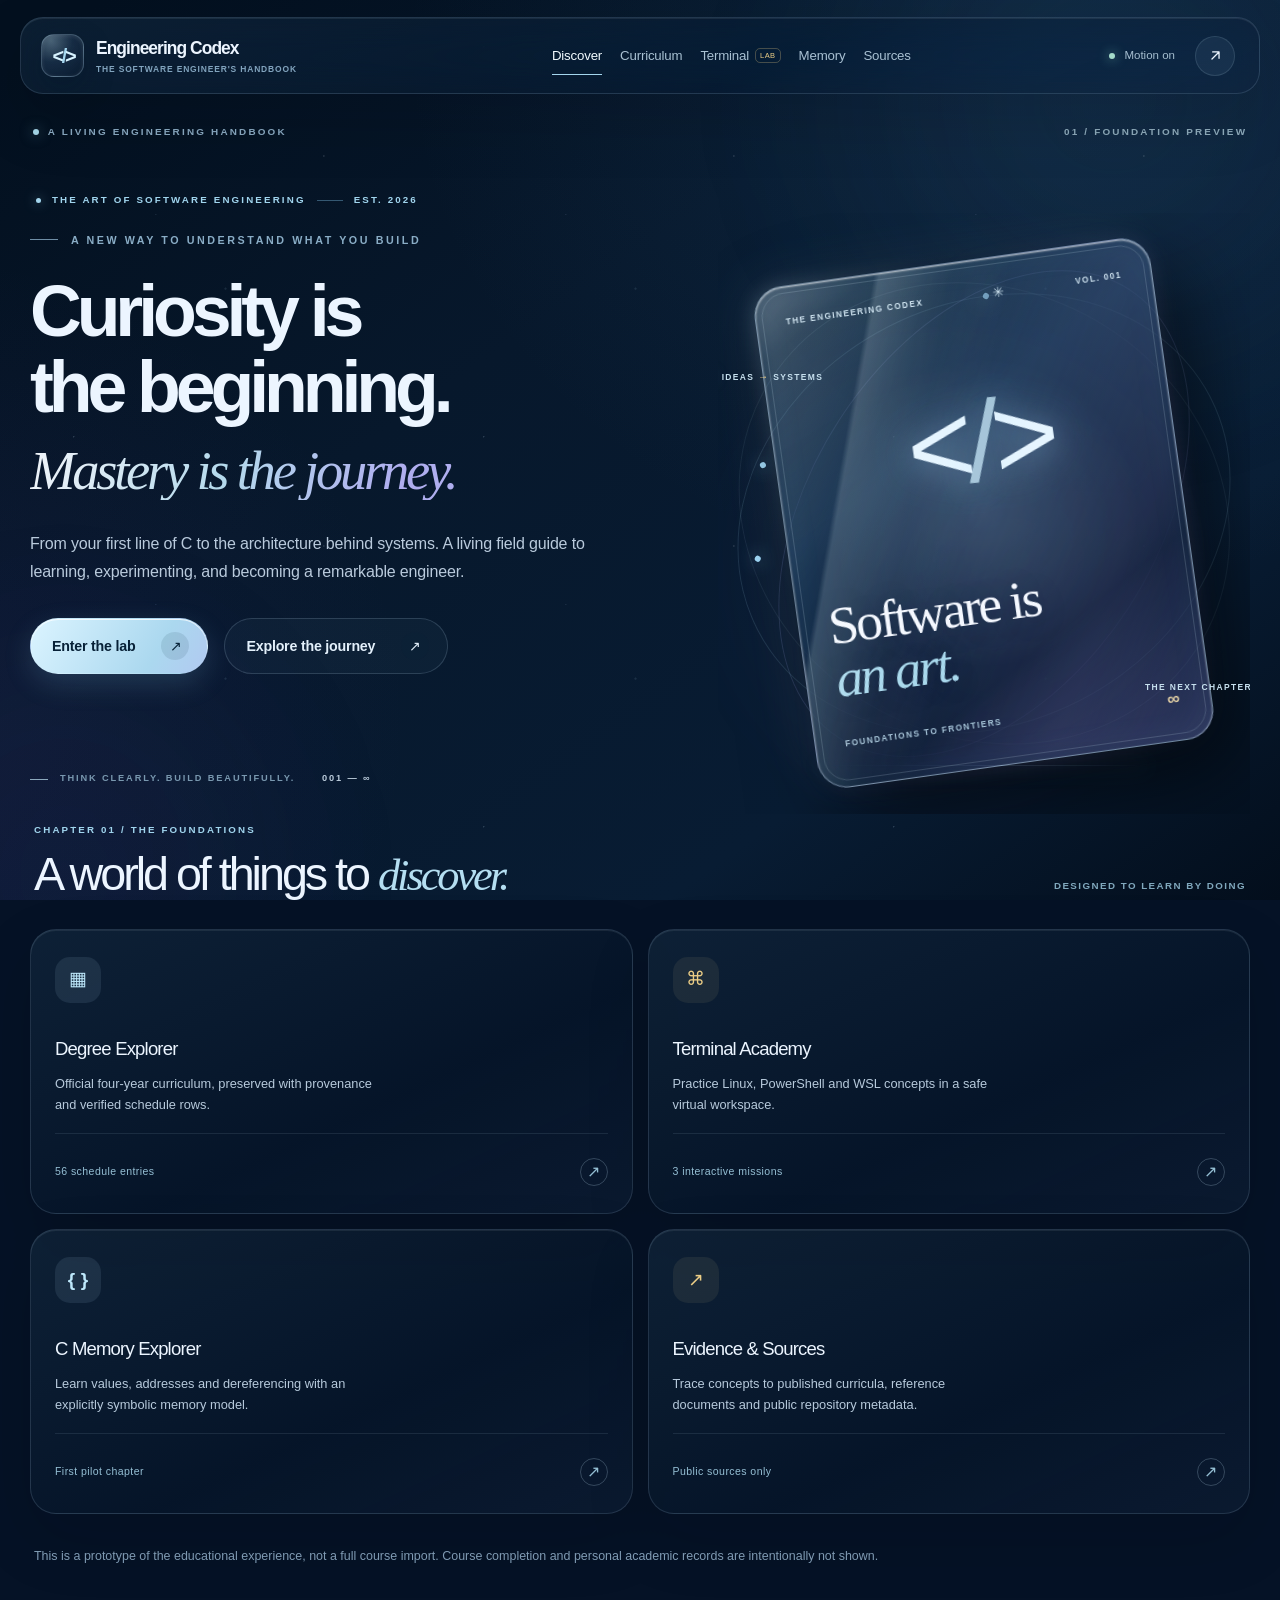
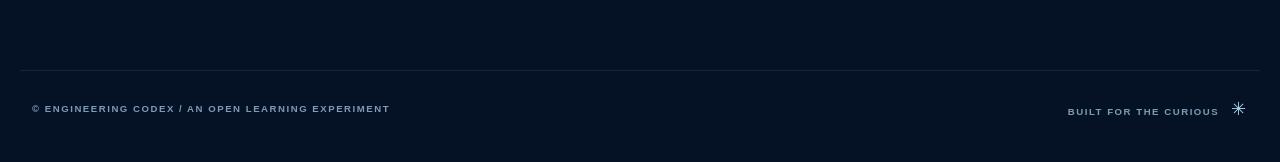
==== index.html @ b4433b63 "feat(atelier): index.html" ====
<!doctype html>
<html lang="en">
<head>
  <meta charset="UTF-8" />
  <meta name="viewport" content="width=device-width, initial-scale=1" />
  <meta name="theme-color" content="#051226" />
  <meta name="description" content="Engineering Codex: a source-backed software engineering handbook with interactive labs, courses and practical terminal challenges." />
  <title>Engineering Codex · The Software Engineer's Handbook</title>
  <link rel="stylesheet" href="./styles.css" />
  <script type="module" src="./src/app.mjs"></script>
<!-- Atelier R1 review prototype. -->
</head>
<body>
  <div class="ambient" aria-hidden="true"><div class="ambient-aurora aurora-a"></div><div class="ambient-aurora aurora-b"></div><div class="ambient-stars"></div></div>
  <a class="skip-link" href="#main">Skip to content</a>
  <div class="app-shell">
    <header class="masthead glass" id="masthead">
      <a class="brand" href="#home" data-nav="home" aria-label="Engineering Codex · Home">
        <span class="brand-symbol" aria-hidden="true"><span class="brand-chevron">&lt;</span><span class="brand-center">/</span><span class="brand-chevron">&gt;</span></span>
        <span class="brand-type"><strong>Engineering Codex</strong><small>THE SOFTWARE ENGINEER'S HANDBOOK</small></span>
      </a>
      <nav class="nav-list" aria-label="Primary navigation">
        <a href="#home" class="nav-link active" data-nav="home">Discover</a>
        <a href="#curriculum" class="nav-link" data-nav="curriculum">Curriculum</a>
        <a href="#terminal" class="nav-link" data-nav="terminal">Terminal <span class="nav-new">LAB</span></a>
        <a href="#pointers" class="nav-link" data-nav="pointers">Memory</a>
        <a href="#sources" class="nav-link" data-nav="sources">Sources</a>
      </nav>
      <div class="masthead-actions">
        <button class="motion-toggle" id="motion-toggle" type="button" aria-pressed="false" aria-label="Pause decorative animations" title="Pause decorative animations">
          <span class="motion-toggle-led" aria-hidden="true"></span><span class="motion-label">Motion on</span>
        </button>
        <a class="github-link" href="https://github.com/DorManDel/The-Software-Engineer-s-Handbook" target="_blank" rel="noopener noreferrer" aria-label="Open Engineering Codex on GitHub" title="View source on GitHub">
          <svg aria-hidden="true" viewBox="0 0 24 24" fill="none" stroke="currentColor" stroke-width="1.8" stroke-linecap="round" stroke-linejoin="round"><path d="M7 17 17 7M8 7h9v9"/></svg>
        </a>
      </div>
    </header>
    <div class="main-area">
      <div class="topbar">
        <span class="topbar-text"><span class="topbar-light"></span> A LIVING ENGINEERING HANDBOOK</span>
        <span class="top-tag">01 / FOUNDATION PREVIEW</span>
      </div>
      <main id="main" tabindex="-1">
        <section class="view active" id="view-home" aria-labelledby="home-title">
          <div class="hero-intro">
            <span class="eyebrow"><span class="accent-dot"></span> THE ART OF SOFTWARE ENGINEERING <span class="eyebrow-line"></span> EST. 2026</span>
          </div>
          <div class="hero" id="hero">
            <div class="hero-copy">
              <div class="hero-overline"><span class="hero-overline-bar"></span> A NEW WAY TO UNDERSTAND WHAT YOU BUILD</div>
              <h1 id="home-title">Curiosity is<br/>the beginning.<br/><em>Mastery is the journey.</em></h1>
              <p>From your first line of C to the architecture behind systems. A living field guide to learning, experimenting, and becoming a remarkable engineer.</p>
              <div class="button-row">
                <button type="button" class="button primary" data-goto="terminal"><span>Enter the lab</span><span class="button-arrow" aria-hidden="true">↗</span></button>
                <button type="button" class="button ghost" data-goto="curriculum"><span>Explore the journey</span><span class="button-arrow" aria-hidden="true">↗</span></button>
              </div>
              <div class="hero-footline"><span class="hero-foot-dash"></span><span>THINK CLEARLY. BUILD BEAUTIFULLY.</span><span class="hero-foot-index">001 — ∞</span></div>
            </div>
            <div class="hero-art" id="hero-art" aria-label="Animated three-dimensional engineering codex sculpture" role="img">
              <div class="art-aura"></div>
              <div class="art-orbit art-orbit-one"></div><div class="art-orbit art-orbit-two"></div><div class="art-orbit art-orbit-three"></div>
              <div class="art-studio" id="art-studio">
                <div class="studio-reflection"></div>
                <span class="studio-topline">THE ENGINEERING CODEX <span>✳</span> VOL. 001</span>
                <div class="studio-emblem" aria-hidden="true"><span>&lt;</span><span class="emblem-slash">/</span><span>&gt;</span></div>
                <span class="studio-title">Software is<br/><i>an art.</i></span>
                <div class="studio-bottomline"><span>FOUNDATIONS TO FRONTIERS</span><span>∞</span></div>
              </div>
              <div class="art-caption art-caption-left"><span class="caption-point"></span><span>IDEAS <b>→</b> SYSTEMS</span></div>
              <div class="art-caption art-caption-right"><span>THE NEXT CHAPTER</span><span class="caption-point"></span></div>
              <div class="art-light-trace"></div>
            </div>
          </div>
          <div class="section-title"><div><span class="eyebrow">CHAPTER 01 / THE FOUNDATIONS</span><h2>A world of things to <em>discover.</em></h2></div><span class="muted small">DESIGNED TO LEARN BY DOING</span></div>
          <div class="feature-grid">
            <button type="button" class="feature-card glass reveal" data-goto="curriculum"><span class="card-icon">▦</span><span class="feature-title">Degree Explorer</span><span class="feature-desc">Official four-year curriculum, preserved with provenance and verified schedule rows.</span><span class="feature-bottom"><span id="course-stat">56 schedule entries</span><span>↗</span></span></button>
            <button type="button" class="feature-card glass reveal" data-goto="terminal"><span class="card-icon yellow">⌘</span><span class="feature-title">Terminal Academy</span><span class="feature-desc">Practice Linux, PowerShell and WSL concepts in a safe virtual workspace.</span><span class="feature-bottom"><span>3 interactive missions</span><span>↗</span></span></button>
            <button type="button" class="feature-card glass reveal" data-goto="pointers"><span class="card-icon">{ }</span><span class="feature-title">C Memory Explorer</span><span class="feature-desc">Learn values, addresses and dereferencing with an explicitly symbolic memory model.</span><span class="feature-bottom"><span>First pilot chapter</span><span>↗</span></span></button>
            <button type="button" class="feature-card glass reveal" data-goto="sources"><span class="card-icon yellow">↗</span><span class="feature-title">Evidence & Sources</span><span class="feature-desc">Trace concepts to published curricula, reference documents and public repository metadata.</span><span class="feature-bottom"><span>Public sources only</span><span>↗</span></span></button>
          </div>
          <div class="footnote">This is a prototype of the educational experience, not a full course import. Course completion and personal academic records are intentionally not shown.</div>
        </section>

        <section class="view" id="view-curriculum" aria-labelledby="curriculum-title">
          <div class="eyebrow">DEGREE EXPLORER / OFFICIAL CURRICULUM</div>
          <h1 id="curriculum-title">The four-year <em>learning map.</em></h1>
          <p class="section-lead">Browse Shenkar's published Software Engineering schedule. Entries may repeat across semesters and do not assert personal completion.</p>
          <div class="toolbar glass"><div class="year-filter" id="year-filter" role="group" aria-label="Academic year"><button class="filter-btn selected" data-year="all">All years</button><button class="filter-btn" data-year="1">Year 1</button><button class="filter-btn" data-year="2">Year 2</button><button class="filter-btn" data-year="3">Year 3</button><button class="filter-btn" data-year="4">Year 4</button></div><label class="search-field"><span aria-hidden="true">⌕</span><span class="sr-only">Search courses</span><input id="course-search" type="search" placeholder="Find a course…" /></label></div>
          <div id="curriculum-count" class="muted small result-count" aria-live="polite"></div>
          <div id="curriculum-list" class="curriculum-list"></div>
          <p class="footnote">Official curriculum source: <a href="https://www.shenkar.ac.il/engineering/bachelors/software_engineering/curriculum/" target="_blank" rel="noopener noreferrer">Shenkar Software Engineering B.Sc. ↗</a>. English titles are editorial translations.</p>
        </section>

        <section class="view" id="view-terminal" aria-labelledby="terminal-title">
          <div class="eyebrow">INTERACTIVE LAB 001 / SYSTEMS PROGRAMMING</div>
          <h1 id="terminal-title">The <em>Terminal Studio.</em></h1>
          <p class="section-lead">Learn by doing. Switch between modeled Ubuntu (WSL) and PowerShell, navigate a virtual filesystem, and complete authentic-feeling exercises.</p>
          <div class="notice"><strong>SIMULATION ONLY</strong><span>No real shell commands are executed. Files exist only in the browser's in-memory lesson state. This is a teaching subset, not full Bash or PowerShell.</span></div>
          <div class="terminal-header-tools"><div class="mode-tabs" role="group" aria-label="Simulated terminal environment"><button type="button" data-mode="linux" class="mode-btn selected">Ubuntu / WSL</button><button type="button" data-mode="powershell" class="mode-btn">PowerShell</button></div><button type="button" class="button small ghost" id="terminal-reset">↺ Reset environment</button></div>
          <div class="terminal-layout">
            <div class="terminal-card glass">
              <div class="terminal-chrome"><div class="window-dots" aria-hidden="true"><i></i><i></i><i></i></div><strong id="terminal-window-title">ubuntu@simulated-vm</strong><span class="window-pill">IN-MEMORY</span></div>
              <div id="terminal-output" role="log" aria-live="polite" aria-label="Simulated terminal history" class="terminal-output" tabindex="0"></div>
              <form id="terminal-form" class="terminal-form" autocomplete="off"><label for="terminal-input" id="terminal-prompt">student@ubuntu:~$</label><input type="text" id="terminal-input" name="command" aria-label="Type a simulated terminal command" placeholder="Type help or pwd…" spellcheck="false" maxlength="500" /><button type="submit" aria-label="Run simulated command">↵</button></form>
            </div>
            <aside class="mission-card glass" aria-labelledby="mission-heading">
              <div class="mission-top"><span class="eyebrow">GUIDED MISSIONS</span><span class="mission-counter" id="mission-counter">0 / 3</span></div>
              <label for="challenge-select" class="field-label">Choose a mission</label>
              <select id="challenge-select" aria-label="Choose terminal mission"></select>
              <h2 id="mission-heading">Linux: explore and organize</h2>
              <p id="mission-description" class="muted small"></p>
              <div id="challenge-steps" class="challenge-steps" aria-live="polite"></div>
              <details class="hint"><summary>Need a hint?</summary><code id="mission-hint"></code></details>
              <div class="field-label">TRY A COMMAND</div>
              <div id="terminal-examples" class="example-chips"></div>
            </aside>
          </div>
          <div class="lesson-grid">
            <article class="lesson-card glass"><span class="eyebrow">UNDERSTAND THE DIFFERENCE</span><h3>Windows host vs Linux guest</h3><p>PowerShell commands run in the Windows shell. <code>wsl.exe</code> starts or invokes Linux through Windows Subsystem for Linux. Once inside Ubuntu, <code>ls</code>, <code>pwd</code>, <code>cd</code> and Linux paths apply.</p><a target="_blank" rel="noopener noreferrer" href="https://learn.microsoft.com/en-us/windows/wsl/basic-commands">Microsoft WSL reference ↗</a></article>
            <article class="lesson-card glass"><span class="eyebrow">LEARN THE BOUNDARIES</span><h3>Not a substitute for real WSL</h3><p>The simulator purposely omits programs such as <code>gcc</code>, pipes, processes, permissions, and real Linux filesystems. Later lessons will support a controlled local WSL companion without executing untrusted code on our website server.</p><a target="_blank" rel="noopener noreferrer" href="https://learn.microsoft.com/en-us/windows/wsl/interop">WSL interop guide ↗</a></article>
          </div>
        </section>

        <section class="view" id="view-pointers" aria-labelledby="pointers-title">
          <div class="eyebrow">INTERACTIVE LAB 002 / C PROGRAMMING</div>
          <h1 id="pointers-title">Memory, <em>made tangible.</em></h1>
          <p class="section-lead">A variable stores a value. A pointer stores an address that can designate an object. Explore their relationship without touching real process memory.</p>
          <div class="notice"><strong>SYMBOLIC MEMORY</strong><span>The illustrative address <code>0x1000</code> is not a true machine address; the model demonstrates pointer semantics.</span></div>
          <div class="pointer-layout"><div class="glass pointer-panel"><div class="field-label">MEMORY SNAPSHOT · STATIC TEACHING MODEL</div><div class="memory-cards"><div class="memory-cell"><span>OBJECT · x</span><strong id="pointer-value">42</strong><code>0x1000</code></div><div class="pointer-arrow" id="pointer-arrow">↔</div><div class="memory-cell accent-cell"><span>POINTER · ptr</span><strong id="pointer-address">0x1000</strong><code id="dereference-label">*ptr = 42</code></div></div><label class="field-label" for="value-slider">Change x: <output id="slider-value">42</output></label><input id="value-slider" type="range" min="0" max="100" value="42" /><label class="checkline"><input type="checkbox" id="pointer-connected" checked /> ptr points to x</label></div><div class="glass pointer-panel"><div class="field-label">LIVE-GENERATED C CODE</div><pre id="pointer-code" class="code-pane"></pre><div class="field-label">KNOWLEDGE CHECK</div><p class="small">When x changes, what does <code>*ptr</code> read, assuming ptr still points to x?</p><div class="quiz-row"><button class="quiz-button" data-answer="old">The old value</button><button class="quiz-button" data-answer="current">The current value</button></div><p id="quiz-feedback" class="muted small" role="status"></p></div></div>
          <p class="footnote">Chapter status: draft pilot. C17 sample code and a stronger chapter review are tracked in <code>pilot/</code>. Never dereference a null pointer.</p>
        </section>

        <section class="view" id="view-sources" aria-labelledby="sources-title">
          <div class="eyebrow">SOURCE REGISTRY / PUBLIC EVIDENCE ONLY</div>
          <h1 id="sources-title">Knowledge with <em>provenance.</em></h1>
          <p class="section-lead">Public source references only. A discovered repository isn't equivalent to a verified chapter; content review and redistribution permissions are separate checks.</p>
          <div id="sources-count" class="muted result-count"></div>
          <div class="source-grid" id="source-grid"></div>
          <p class="footnote">Private class folders, personal transcript, restricted lecture PDFs and local inventories are intentionally excluded from this public preview.</p>
        </section>
      </main>
      <footer class="footer"><span>© ENGINEERING CODEX / AN OPEN LEARNING EXPERIMENT</span><span>BUILT FOR THE CURIOUS <span class="footer-spark">✳</span></span></footer>
    </div>
  </div>
</body>
</html>
---- styles.css ----
/* Engineering Codex — Atelier R1. Editorial motion system.
   Visual direction derived from the documented MyPortfolio palette and typography;
   rewritten for a source-backed, independent educational application.
   Motion: composited transforms/opacity; no continuous canvas or network dependencies.
*/
:root {
  color-scheme: dark;
  --bg:#051226; --ink:#ecf5ff; --muted:#a5b7cf; --soft:#d3e4f4;
  --cyan:#a4d6ee; --lavender:#c4b2ff; --yellow:#ebcd86;
  --stroke:rgba(188,219,247,.15); --stroke-strong:rgba(204,230,255,.27);
  --glass:rgba(10,28,49,.48); --glass-blur:22px;
  --serif:Georgia,'Times New Roman',serif;
  --sans:-apple-system,BlinkMacSystemFont,'Segoe UI',Inter,'Helvetica Neue',sans-serif;
  --ease:cubic-bezier(.2,.82,.2,1);
  --radius:26px;
  --motion-play:running;
  font-family:var(--sans);
  font-synthesis:none;
}
*,*::before,*::after{box-sizing:border-box}
html{scroll-behavior:smooth}
body{margin:0;min-height:100vh;color:var(--ink);background:var(--bg);font:400 16px/1.5 var(--sans);overflow-x:clip}
button,input,select{font:inherit}
button{cursor:pointer}
a{color:inherit}
button:focus-visible,input:focus-visible,select:focus-visible,a:focus-visible,summary:focus-visible{outline:2px solid #d7f2ff;outline-offset:4px}
button:disabled{cursor:not-allowed}
::selection{color:#061627;background:#b2d8ed}
::-webkit-scrollbar{width:8px;height:6px}
::-webkit-scrollbar-thumb{background:#436784;border:2px solid #071d34;border-radius:99px}
::-webkit-scrollbar-track{background:#071d34}
.sr-only{position:absolute;width:1px;height:1px;padding:0;margin:-1px;overflow:hidden;clip:rect(0,0,0,0);white-space:nowrap;border:0}
.skip-link{position:fixed;z-index:1000;top:-80px;left:18px;background:#d9edfc;color:#041a2d;padding:12px 16px;border-radius:12px}
.skip-link:focus{top:12px}
.ambient{position:fixed;inset:0;overflow:hidden;pointer-events:none;z-index:-1;background:linear-gradient(145deg,#03101f 4%,#07182c 39%,#081c33 76%,#030e1c 100%)}
.ambient::before{content:'';position:absolute;inset:0;background:radial-gradient(ellipse 70% 85% at 82% 5%,rgba(48,106,151,.16),transparent 72%),radial-gradient(ellipse 60% 75% at -10% 80%,rgba(76,57,140,.13),transparent 70%)}
.ambient-aurora{position:absolute;inset:auto;filter:blur(65px);border-radius:50%;opacity:.7;will-change:transform;animation-play-state:var(--motion-play)}
.aurora-a{width:min(58vw,850px);height:min(55vw,750px);right:-16%;top:-28%;background:radial-gradient(ellipse,rgba(71,121,165,.17),transparent 75%);animation:aurora-drift 22s ease-in-out infinite alternate}
.aurora-b{width:min(50vw,660px);height:min(60vw,700px);left:-20%;bottom:-36%;background:radial-gradient(ellipse,rgba(102,64,165,.1),transparent 70%);animation:aurora-drift 29s ease-in-out infinite alternate-reverse}
.ambient-stars{position:absolute;inset:0;opacity:.36;background-image:radial-gradient(1px 1px at 18% 12%,#d3eeff80 50%,transparent),radial-gradient(1px 1px at 79% 40%,#e7f3ff70 50%,transparent),radial-gradient(1.5px 1.5px at 55% 74%,#b5d9ef50 50%,transparent),radial-gradient(1px 1px at 38% 55%,#c5deff40 50%,transparent);background-size:410px 390px}
@keyframes aurora-drift{to{transform:translate3d(6%,8%,0) scale(1.12)}}
.glass{background:linear-gradient(155deg,rgba(27,53,76,.42),rgba(8,25,45,.41) 60%,rgba(17,34,58,.49));border:1px solid var(--stroke);box-shadow:0 25px 65px rgba(0,6,17,.14),inset 0 1px rgba(239,250,255,.075);backdrop-filter:blur(var(--glass-blur)) saturate(1.28);-webkit-backdrop-filter:blur(var(--glass-blur)) saturate(1.28)}
.muted{color:var(--muted)}.tiny{font-size:.73rem}.small{font-size:.88rem}
.app-shell{min-height:100vh;max-width:1780px;margin:auto;padding:17px clamp(16px,3.4vw,58px) 12px;display:flex;flex-direction:column}
.masthead{position:sticky;top:16px;z-index:90;display:grid;grid-template-columns:minmax(195px,1fr) auto minmax(180px,1fr);align-items:center;gap:24px;height:77px;padding:0 24px 0 20px;border-radius:23px;transition:background .35s,border-color .35s,box-shadow .35s}
.masthead.scrolled{background:rgba(6,22,42,.83);border-color:rgba(192,223,247,.19);box-shadow:0 18px 62px rgba(0,5,17,.36),inset 0 1px rgba(255,255,255,.07)}
.brand{display:inline-flex;gap:12px;align-items:center;min-width:0;text-decoration:none;justify-self:start}
.brand-symbol{display:grid;place-content:center;grid-auto-flow:column;align-items:center;letter-spacing:-.2em;width:43px;height:43px;flex:none;border-radius:13px;color:#d7f3ff;font:600 20px/1 var(--sans);background:radial-gradient(circle at 22% 14%,rgba(195,232,251,.34),rgba(109,151,202,.12) 45%,rgba(7,24,45,.45));border:1px solid rgba(199,234,255,.26);box-shadow:inset 0 1px 4px rgba(255,255,255,.12),0 12px 30px rgba(3,22,39,.3)}
.brand-center{color:var(--cyan);padding:0 .08em}
.brand-type{display:flex;flex-direction:column;gap:2px;white-space:nowrap}
.brand-type strong{font-weight:600;letter-spacing:-.055em;font-size:1.09rem}
.brand-type small{font-size:.53rem;letter-spacing:.17em;color:#82a4be;font-weight:650}
.nav-list{display:flex;justify-content:center;align-items:center;gap:clamp(14px,2.1vw,35px);height:100%}
.nav-link{height:100%;position:relative;display:inline-flex;gap:6px;align-items:center;text-decoration:none;color:#a9c1d3;white-space:nowrap;font-size:.83rem;letter-spacing:-.014em;font-weight:520;transition:color .25s var(--ease)}
.nav-link::after{content:'';position:absolute;bottom:18px;left:0;width:100%;height:1px;background:var(--cyan);transform:scaleX(0);transform-origin:left;transition:transform .35s var(--ease)}
.nav-link:hover,.nav-link.active{color:#f2fbff}
.nav-link:hover::after,.nav-link.active::after{transform:scaleX(1)}
.nav-new{font-size:.47rem;letter-spacing:.06em;color:var(--yellow);border-radius:5px;padding:1px 4px;border:1px solid rgba(238,204,134,.28)}
.masthead-actions{display:flex;align-items:center;justify-content:end;gap:13px}
.motion-toggle{border:0;background:none;color:#a5bdcf;display:inline-flex;align-items:center;gap:9px;min-height:44px;padding:9px 7px;font-size:.72rem;white-space:nowrap;transition:color .2s}
.motion-toggle:hover{color:#f2f9ff}
.motion-toggle-led{width:6px;height:6px;border-radius:50%;background:#a4dbca;box-shadow:0 0 12px rgba(147,235,210,.7)}
.motion-toggle[aria-pressed="true"] .motion-toggle-led{background:#b7a7b9;box-shadow:none}
.github-link{width:40px;height:40px;display:grid;place-items:center;border-radius:50%;background:rgba(168,215,240,.07);border:1px solid rgba(199,228,247,.13);transition:background .2s,transform .3s var(--ease)}
.github-link svg{width:17px;height:17px}
.github-link:hover{background:rgba(170,215,239,.16);transform:translateY(-2px)}
.main-area{flex:1;min-width:0;display:flex;flex-direction:column}
.topbar{display:flex;justify-content:space-between;align-items:center;padding:31px clamp(2px,1vw,15px) 0;color:#8babc3;gap:12px}
.topbar-text,.top-tag{font-size:.62rem;letter-spacing:.22em;font-weight:640}
.topbar-text{display:inline-flex;align-items:center;gap:9px}
.topbar-light{width:6px;height:6px;border-radius:50%;background:#a6d7e9;box-shadow:0 0 13px #91d0ee88}
.top-tag{color:#8facbc}
.view{display:none;width:100%;min-height:70vh;max-width:1480px;margin:auto;padding:38px 10px 70px;animation:view-enter .65s var(--ease) both}
.view.active{display:block}
@keyframes view-enter{from{opacity:0;transform:translateY(14px)}to{opacity:1;transform:translateY(0)}}
.eyebrow{font:700 .61rem/1.5 var(--sans);letter-spacing:.22em;text-transform:uppercase;color:#a1d5ee;display:flex;align-items:center;gap:11px;flex-wrap:wrap}
.eyebrow-line{display:inline-block;width:26px;height:1px;background:#659cbd80}
.accent-dot{height:5px;width:5px;border-radius:50%;background:var(--cyan);box-shadow:0 0 12px #98cee8a8}
h1,h2,h3{letter-spacing:-.035em}h1{margin:0;font-weight:580;line-height:1.06;font-size:clamp(3rem,5vw,5.8rem)}
h1 em,.section-title h2 em{font-family:var(--serif);font-weight:400;color:#b4def1}
h2{font-weight:520}.hero-intro{padding:15px 6px 0}
.hero{position:relative;display:grid;grid-template-columns:minmax(0,1.2fr) minmax(330px,.8fr);gap:clamp(15px,3vw,45px);align-items:center;min-height:clamp(570px,68vh,775px)}
.hero-copy{position:relative;z-index:2;min-width:0;padding:16px 0 25px}
.hero-overline{font-size:.67rem;font-weight:650;letter-spacing:.24em;color:#8aadc6;display:flex;align-items:center;gap:13px;margin-bottom:25px}
.hero-overline-bar{width:28px;height:1px;background:rgba(168,207,236,.65)}
.hero h1{font-size:clamp(3.55rem,5.95vw,7.2rem);font-weight:600;line-height:1.065;letter-spacing:-.071em;white-space:nowrap}
.hero h1 em{display:inline-block;font-size:.76em;letter-spacing:-.059em;font-style:italic;background:linear-gradient(110deg,#f2f5fa 0%,#b4d9ec 46%,#afaeef 85%);-webkit-background-clip:text;background-clip:text;color:transparent;padding-right:.06em}
.hero-copy>p{max-width:610px;font-size:clamp(.95rem,1.25vw,1.17rem);line-height:1.76;color:#b9cadc;letter-spacing:-.01em;margin:28px 0 0}
.button-row{display:flex;align-items:center;gap:16px;flex-wrap:wrap;margin-top:32px}
.button{appearance:none;border:1px solid transparent;display:inline-flex;align-items:center;justify-content:space-between;gap:26px;min-height:54px;padding:13px 18px 13px 21px;border-radius:999px;font-size:.89rem;font-weight:640;letter-spacing:-.015em;transition:transform .35s var(--ease),background .25s,color .25s,box-shadow .35s}
.button.primary{color:#072137;background:linear-gradient(120deg,#dbf4ff 0%,#abd8ef 70%,#b7baf2 130%);box-shadow:0 10px 28px #84c4e72d,inset 0 1px rgba(255,255,255,.78)}
.button.primary:hover{background:#ebf8ff;box-shadow:0 17px 42px #90c8ee43;transform:translateY(-3px)}
.button.ghost{color:#e3f0fb;border:1px solid rgba(194,223,247,.17);background:rgba(175,217,238,.035)}
.button.ghost:hover{background:rgba(183,218,239,.11);transform:translateY(-3px)}
.button.small{min-height:41px;padding:10px 15px;gap:10px;font-size:.79rem}
.button-arrow{display:grid;place-items:center;height:28px;width:28px;border-radius:50%;background:rgba(3,36,58,.1);transition:transform .35s var(--ease)}
.button:hover .button-arrow{transform:translate(2px,-2px)}
.hero-footline{display:flex;gap:12px;align-items:center;color:#7998af;font-size:.58rem;font-weight:680;letter-spacing:.2em;margin-top:clamp(52px,8vw,98px)}
.hero-foot-dash{width:18px;height:1px;background:#8ca9bd}.hero-foot-index{color:#bbccdb;padding-left:15px}
.hero-art{position:relative;height:clamp(500px,47vw,635px);display:grid;place-items:center;isolation:isolate;perspective:1000px;touch-action:pan-y;overflow:hidden;--rx:0deg;--ry:0deg;--mx:50%;--my:50%}
.art-aura{position:absolute;width:125%;aspect-ratio:1;inset:0;left:-12%;top:0;z-index:-2;background:radial-gradient(circle at 55% 52%,rgba(122,169,219,.22),transparent 34%),radial-gradient(circle at 44% 54%,rgba(133,116,199,.09),transparent 55%);filter:blur(20px);opacity:.8}
.art-orbit{position:absolute;width:80%;height:72%;border:1px solid rgba(173,219,247,.13);border-radius:50%;transform:rotate(-27deg);animation-play-state:var(--motion-play)}
.art-orbit-one{width:96%;height:70%;transform:rotate(-27deg);animation:orbit-breathe 15s ease-in-out infinite alternate}
.art-orbit-two{width:65%;height:89%;transform:rotate(33deg);border-color:rgba(169,181,252,.16);animation:orbit-tilt 18s ease-in-out infinite alternate}
.art-orbit-three{width:84%;height:84%;transform:rotate(-60deg);border-color:rgba(183,223,243,.08)}
.art-orbit::after{content:'';width:6px;height:6px;border-radius:50%;background:#a5dfff;position:absolute;top:15%;left:15%;box-shadow:0 0 17px rgba(146,213,246,.9)}
@keyframes orbit-breathe{to{transform:rotate(-17deg) scale(1.04)}}
@keyframes orbit-tilt{to{transform:rotate(43deg) scale(.97)}}
.art-studio{width:min(78%,400px);aspect-ratio:.79;position:relative;isolation:isolate;display:flex;flex-direction:column;padding:clamp(19px,2.3vw,31px);border-radius:30px;transform:rotateY(var(--ry)) rotateX(var(--rx)) rotateZ(-8deg);transform-style:preserve-3d;will-change:transform;background:linear-gradient(149deg,rgba(217,242,255,.24) 0%,rgba(133,178,206,.15) 10%,rgba(34,64,95,.76) 36%,rgba(5,23,45,.88) 72%,rgba(99,99,163,.42) 100%);border:1px solid rgba(210,236,255,.46);box-shadow:inset 0 1px 2px rgba(255,255,255,.7),inset 0 0 36px rgba(129,202,238,.07),24px 35px 85px #0009,-12px -10px 55px #b5dcfb15;animation:studio-float 8s ease-in-out infinite alternate;animation-play-state:var(--motion-play)}
.art-studio::before{content:'';position:absolute;inset:6px;border:1px solid rgba(215,241,255,.16);border-radius:24px;pointer-events:none;z-index:2}
.art-studio::after{content:'';position:absolute;inset:-2px;border-radius:32px;z-index:-1;background:linear-gradient(120deg,rgba(227,244,255,.2),transparent 28%,rgba(191,161,246,.13) 75%,transparent);filter:blur(10px)}
@keyframes studio-float{0%{transform:translate3d(0,8px,0) rotateY(var(--ry)) rotateX(var(--rx)) rotateZ(-8deg)}100%{transform:translate3d(0,-10px,0) rotateY(var(--ry)) rotateX(var(--rx)) rotateZ(-5deg)}}
.studio-reflection{position:absolute;inset:0;border-radius:30px;background:linear-gradient(108deg,transparent 0 22%,rgba(230,250,255,.19) 23%,rgba(255,255,255,.035) 36%,transparent 47%),radial-gradient(circle at var(--mx) var(--my),rgba(191,227,255,.17),transparent 48%);opacity:.85;pointer-events:none;mix-blend-mode:screen}
.studio-topline{display:flex;justify-content:space-between;gap:10px;letter-spacing:.17em;font-size:.52rem;color:#e0f4ff;opacity:.9;font-weight:700}
.studio-topline span{font-size:.86rem;line-height:1}
.studio-emblem{display:flex;align-items:center;justify-content:center;gap:.1em;flex:1;color:#e6f5ff;font:200 clamp(60px,9vw,132px)/1 var(--sans);letter-spacing:-.16em;text-shadow:0 4px 34px rgba(162,207,243,.62);transform:translateZ(36px)}
.emblem-slash{color:#badbed;transform:rotate(4deg);opacity:.85}
.studio-title{font:400 clamp(29px,4.2vw,54px)/.98 var(--serif);letter-spacing:-.052em;color:#f4f8ff;text-shadow:0 3px 23px rgba(8,25,56,.35)}
.studio-title i{color:#a8d8ec}
.studio-bottomline{display:flex;justify-content:space-between;align-items:center;margin-top:26px;font-size:.52rem;letter-spacing:.17em;color:#a6c4d8;font-weight:680}
.studio-bottomline span:last-child{font-size:1.1rem;color:#e4d1a5}
.art-caption{position:absolute;font-size:.53rem;letter-spacing:.16em;font-weight:690;color:#c7e0ee;display:flex;align-items:center;gap:9px;white-space:nowrap;animation:caption-float 9s ease-in-out infinite alternate;animation-play-state:var(--motion-play)}
.art-caption-left{left:-1%;top:26%}.art-caption-right{right:-2%;bottom:20%;animation-delay:-4s}
.caption-point{width:5px;height:5px;background:#bce6fa;border-radius:50%;box-shadow:0 0 14px #90d4fa80}
.art-caption b{font-size:1.2em;color:var(--yellow);font-weight:400}
@keyframes caption-float{to{transform:translateY(-13px)}}
.art-light-trace{position:absolute;bottom:8%;height:1px;width:61%;background:linear-gradient(90deg,transparent,#91bedb5d,transparent);box-shadow:0 0 20px #6a9cb08c;z-index:-1}
.section-title{display:flex;justify-content:space-between;align-items:end;gap:20px;margin:3px 4px 27px}
.section-title h2{font-weight:420;font-size:clamp(2.2rem,3.65vw,4.5rem);letter-spacing:-.065em;margin:11px 0 0;line-height:1.15}
.section-title h2 em{font-size:.95em;font-style:italic}
.section-title>.muted{letter-spacing:.15em;font-weight:630;font-size:.61rem;color:#80a8bd;white-space:nowrap;padding-bottom:8px}
.feature-grid{display:grid;grid-template-columns:repeat(4,minmax(0,1fr));gap:15px}
.feature-card{isolation:isolate;position:relative;display:flex;flex-direction:column;align-items:flex-start;text-align:left;min-width:0;min-height:272px;border-radius:26px;padding:27px 24px;color:var(--ink);overflow:hidden;transition:transform .5s var(--ease),border-color .35s,background .35s,box-shadow .4s;--px:50%;--py:50%}
.feature-card::before,.course-card::before,.source-card::before{content:'';position:absolute;inset:0;pointer-events:none;z-index:-1;background:radial-gradient(350px circle at var(--px,50%) var(--py,50%),rgba(181,221,246,.14),transparent 65%);opacity:0;transition:opacity .4s}
.feature-card:hover,.feature-card:focus-visible{transform:translateY(-8px);border-color:rgba(180,227,249,.35);box-shadow:0 34px 75px #00112655,inset 0 1px #ffffff18}
.feature-card:hover::before,.course-card:hover::before,.source-card:hover::before{opacity:1}
.card-icon{display:grid;place-items:center;width:46px;height:46px;border-radius:15px;background:rgba(171,217,239,.1);color:#bee9fc;font-size:1.2rem;font-weight:650;margin-bottom:auto;transition:transform .45s var(--ease),background .3s}
.card-icon.yellow{color:var(--yellow);background:rgba(232,208,149,.075)}
.feature-card:hover .card-icon{transform:translateY(-3px) scale(1.07)}
.feature-title{font-size:clamp(1.05rem,1.45vw,1.32rem);font-weight:540;letter-spacing:-.045em;margin-top:32px;margin-bottom:10px}
.feature-desc{font-size:.8rem;color:#b7cadc;line-height:1.65;max-width:320px}
.feature-bottom{width:100%;display:flex;justify-content:space-between;align-items:center;gap:12px;padding-top:24px;margin-top:18px;border-top:1px solid rgba(190,225,245,.1);font-size:.66rem;letter-spacing:.04em;color:#95bfd4}
.feature-bottom>span:last-child{display:grid;place-items:center;width:28px;height:28px;border-radius:50%;border:1px solid #c0e2f63c;transition:transform .35s var(--ease),background .35s;font-size:1rem}
.feature-card:hover .feature-bottom>span:last-child{transform:translate(3px,-3px);background:rgba(197,230,247,.12)}
.footnote{margin:32px 4px;font-size:.78rem;line-height:1.75;color:#85a1ba}
.footnote a{color:#c4e4f5}
/* Sub-page typography & tools */
.view:not(#view-home)>h1{margin:22px 0 19px;font-size:clamp(2.65rem,5.7vw,5.6rem);font-weight:550}
.view:not(#view-home)>.eyebrow{margin-top:20px}
.section-lead{font-size:clamp(.96rem,1.35vw,1.13rem);max-width:740px;line-height:1.77;color:#b5cadb;margin:0 0 26px}
.toolbar{display:flex;justify-content:space-between;align-items:center;gap:14px;padding:12px;border-radius:23px;margin:37px 0 20px}
.year-filter,.mode-tabs{display:flex;gap:5px;align-items:center;flex-wrap:wrap}
.filter-btn,.mode-btn{color:#aac0cf;background:transparent;border:1px solid transparent;border-radius:999px;padding:11px 16px;font-size:.8rem;white-space:nowrap;transition:background .23s,color .23s,transform .3s}
.filter-btn:hover,.mode-btn:hover{color:#e7f7ff;background:rgba(155,214,243,.07)}
.filter-btn.selected,.mode-btn.selected{color:#eaf8ff;background:rgba(152,201,228,.15);border-color:rgba(187,221,241,.1)}
.search-field{display:flex;align-items:center;gap:10px;min-width:220px;max-width:350px;border:1px solid rgba(193,223,244,.13);border-radius:999px;background:rgba(0,13,29,.23);padding:9px 16px;color:#9cbad0}
.search-field input{background:none;border:0;outline:none;width:100%;min-width:0;color:#eaf8ff;font-size:.85rem}
.search-field input::placeholder{color:#7797ae}
.result-count{font-size:.78rem;margin:22px 5px;color:#87a6bd}
.semester-group{margin:31px 0 35px}
.semester-heading{font-size:1.13rem;font-weight:520;letter-spacing:-.025em;margin:0 0 14px 4px;color:#d7e9f6}
.schedule-grid{display:grid;grid-template-columns:repeat(3,minmax(0,1fr));gap:13px}
.course-card,.source-card{position:relative;isolation:isolate;overflow:hidden;border-radius:22px;padding:23px;min-height:155px;transition:border-color .3s,transform .38s var(--ease);--px:50%;--py:50%}
.course-card:hover,.source-card:hover{transform:translateY(-3px);border-color:rgba(181,224,251,.3)}
/* Repeated catalog cards deliberately avoid costly full-screen backdrop filtering. */
.course-card,.source-card{background:linear-gradient(145deg,rgba(25,53,78,.76),rgba(8,26,48,.92));backdrop-filter:none;-webkit-backdrop-filter:none;content-visibility:auto;contain-intrinsic-size:auto 168px}
.course-title-row{display:flex;justify-content:space-between;gap:12px;align-items:start}
.course-title-row strong{font-size:.96rem;font-weight:550;line-height:1.35;letter-spacing:-.022em}
.course-domain{font-size:.58rem;letter-spacing:.04em;color:#e6d3a0;background:rgba(239,206,141,.07);padding:5px 8px;border-radius:10px;max-width:44%;overflow-wrap:anywhere}
.hebrew{margin-top:15px;font-size:.8rem;color:#a7bdd0;direction:rtl;text-align:left;unicode-bidi:plaintext}
.course-meta{font-size:.68rem;color:#7395ae;margin-top:15px;letter-spacing:.025em}
.empty-state{padding:22px;color:var(--muted)}
.notice{display:flex;align-items:start;gap:18px;padding:17px 21px;border:1px solid rgba(215,194,143,.14);background:linear-gradient(100deg,rgba(227,194,128,.064),rgba(136,181,220,.02));border-radius:18px;color:#bdd0de;font-size:.83rem;line-height:1.6;margin:28px 0}
.notice strong{color:#e7cb91;font-weight:720;font-size:.68rem;letter-spacing:.1em;white-space:nowrap;padding-top:2px}
.notice code{color:#e7d8bc}
.terminal-header-tools{display:flex;justify-content:space-between;gap:15px;align-items:center;margin:32px 0 14px}
.terminal-layout{display:grid;grid-template-columns:minmax(0,1.52fr) minmax(300px,.78fr);gap:16px}
.terminal-card,.mission-card{min-width:0;border-radius:25px;overflow:hidden}
.terminal-card{display:flex;flex-direction:column;min-height:500px;background:linear-gradient(145deg,rgba(7,18,31,.87),rgba(9,24,43,.93));border-color:rgba(198,229,249,.17)}
.terminal-chrome{display:flex;align-items:center;gap:16px;padding:16px 21px;background:rgba(178,215,241,.05);border-bottom:1px solid rgba(172,210,233,.11);font-size:.75rem;color:#a8c3d5}
.terminal-chrome strong{font-weight:540}.window-dots{display:flex;gap:6px}.window-dots i{width:9px;height:9px;border-radius:50%;background:#cf7c88}.window-dots i:nth-child(2){background:#d7bb81}.window-dots i:nth-child(3){background:#8cc3b3}
.window-pill{margin-left:auto;font-size:.57rem;letter-spacing:.08em;color:#8fc4dc}
.terminal-output{flex:1;min-height:310px;max-height:450px;overflow:auto;padding:25px;white-space:pre-wrap;overflow-wrap:anywhere;font:400 .86rem/1.72 ui-monospace,SFMono-Regular,Consolas,monospace;color:#cce3f1}
.terminal-line{margin-bottom:7px}.command-line{color:#bad5f4}.hint-line{color:#eed5a1}.error-line{color:#f6a6ae}
.terminal-form{display:flex;align-items:center;gap:10px;padding:17px 19px;border-top:1px solid rgba(178,213,237,.1);font:400 .77rem/1.3 ui-monospace,SFMono-Regular,Consolas,monospace}
.terminal-form label{color:#99d2e9;white-space:nowrap}.terminal-form input{min-width:0;flex:1;background:none;outline:none;border:0;color:#f1f8ff;font:inherit}.terminal-form input::placeholder{color:#67849b}
.terminal-form button{flex:none;border:0;width:34px;height:34px;display:grid;place-items:center;border-radius:50%;background:#bedef1;color:#082034;font-size:1.13rem;transition:transform .25s,background .25s}.terminal-form button:hover{transform:scale(1.08);background:#e0f3ff}
.mission-card{padding:25px;display:flex;flex-direction:column;gap:14px}
.mission-top{display:flex;align-items:center;justify-content:space-between}.mission-counter{font-size:.75rem;color:#b6e1f2}.field-label{font-size:.62rem;font-weight:700;letter-spacing:.14em;color:#89b0c9}
.mission-card select{width:100%;border:1px solid rgba(169,215,241,.17);background:#132b43;color:#eaf6ff;border-radius:13px;padding:12px 13px}
.mission-card h2{font-size:1.3rem;font-weight:550;letter-spacing:-.04em;margin:12px 0 0}.mission-card p{margin:0;line-height:1.65}
.challenge-steps{display:grid;gap:11px;margin:5px 0 12px}.challenge-step{display:flex;gap:10px;align-items:start;color:#a3b9cb;font-size:.82rem;line-height:1.5}.step-icon{color:#739aaf;font-size:1.05rem}.challenge-step.complete{color:#b3e7d0}.challenge-step.complete .step-icon{color:#82d6b6}
.hint{padding:13px;border:1px solid rgba(196,227,243,.15);border-radius:14px;color:#a4d7e8;font-size:.77rem}.hint summary{cursor:pointer}.hint code{display:block;margin-top:12px;white-space:normal;color:#cce0eb;line-height:1.7}
.example-chips{display:flex;flex-wrap:wrap;gap:7px}.chip{background:rgba(173,219,239,.065);border:1px solid rgba(191,227,246,.13);border-radius:999px;color:#d6eaf6;padding:7px 12px;font:.73rem/1.35 ui-monospace,SFMono-Regular,Consolas,monospace;text-align:left;overflow-wrap:anywhere}.chip:hover{background:rgba(190,226,245,.15);border-color:#9ed1ec7a}
.lesson-grid,.pointer-layout{display:grid;grid-template-columns:repeat(2,minmax(0,1fr));gap:16px;margin-top:16px}.lesson-card,.pointer-panel{border-radius:25px;padding:28px}.lesson-card h3{font-size:1.23rem;font-weight:540;margin:17px 0 8px}.lesson-card p{font-size:.84rem;color:#b2c8d8;line-height:1.74}.lesson-card a{font-size:.82rem;color:#c2e3f4;text-decoration:none}.lesson-card a:hover{text-decoration:underline}
.memory-cards{display:flex;gap:11px;align-items:center;margin:26px 0 29px}.memory-cell{display:flex;flex-direction:column;gap:12px;min-width:0;min-height:150px;padding:17px;border:1px solid rgba(168,216,242,.21);background:rgba(153,203,236,.06);border-radius:19px;flex:1}.memory-cell>span{color:#9fbbd2;font-size:.7rem}.memory-cell>strong{font-size:2rem;font-weight:520;letter-spacing:-.06em;overflow-wrap:anywhere}.memory-cell>code{color:#bce7fa;font-size:.8rem}.accent-cell{background:rgba(233,204,147,.055);border-color:rgba(233,204,147,.24)}.accent-cell code{color:#e6d3aa}.pointer-arrow{font-size:1.5rem;color:#bce2f2}.pointer-arrow.disconnected{color:#899cad}.pointer-panel input[type=range]{width:100%;margin:12px 0 22px;accent-color:#9ad2ef}.checkline{display:flex;align-items:center;gap:9px;font-size:.85rem}.checkline input{accent-color:#9ad2ef}
.code-pane{padding:20px;background:rgba(2,14,27,.48);border:1px solid rgba(177,213,237,.13);border-radius:17px;white-space:pre-wrap;overflow-wrap:anywhere;font:.81rem/1.75 ui-monospace,SFMono-Regular,Consolas,monospace;color:#bfddf4;min-height:218px}
.quiz-row{display:flex;flex-wrap:wrap;gap:9px}.quiz-button{border:1px solid rgba(188,225,246,.16);background:rgba(188,226,242,.045);color:#e0eef9;border-radius:99px;padding:11px 15px;font-size:.79rem}.quiz-button:hover{background:rgba(178,226,249,.1)}.quiz-button.selected{border-color:#bde2f3;background:rgba(155,211,241,.16)}.correct-answer{color:#9fe4ca}
.source-grid{display:grid;grid-template-columns:repeat(2,minmax(0,1fr));gap:15px}.source-card{min-height:210px;display:flex;flex-direction:column;gap:12px}.source-card h2{font-size:1.18rem;letter-spacing:-.035em;font-weight:560;margin:2px 0}.source-card p{font-size:.85rem;line-height:1.6;flex:1}.source-bottom{display:flex;gap:16px;justify-content:space-between;align-items:center}.source-bottom a{font-size:.78rem;text-decoration:none;color:#bde3f4;white-space:nowrap}.source-bottom a:hover{text-decoration:underline}.source-state{font-size:.66rem;color:#87a7bb}
.footer{display:flex;justify-content:space-between;gap:20px;align-items:center;padding:25px 12px 28px;color:#7d9bb3;letter-spacing:.16em;font-weight:630;font-size:.6rem;border-top:1px solid rgba(182,215,237,.09)}.footer-spark{font-size:1.1rem;color:#a9d9ea;margin-left:8px}
/* reveal: intentionally only the existing home cards; only when JS enables it */
.motion-enhanced .reveal{opacity:0;transform:translateY(24px);transition:opacity .85s var(--ease),transform .85s var(--ease),border-color .35s,background .35s,box-shadow .4s}
.motion-enhanced .reveal.is-visible{opacity:1;transform:translateY(0)}
.motion-enhanced .reveal.is-visible:hover{transform:translateY(-8px)}
/* medium-sized desktop */
@media(max-width:1320px){.app-shell{padding-inline:20px}.masthead{grid-template-columns:minmax(170px,.8fr) auto minmax(130px,.5fr);gap:13px}.nav-list{gap:18px}.brand-type small{letter-spacing:.10em}.hero{grid-template-columns:minmax(0,1.1fr) minmax(280px,.9fr)}.hero h1{font-size:clamp(3.3rem,5.6vw,5.8rem)}.art-caption-left{left:-2%}.art-caption-right{right:-3%}.feature-grid{grid-template-columns:repeat(2,minmax(0,1fr))}.feature-card{min-height:225px}}
@media(max-width:1050px){.masthead{height:auto;min-height:76px;grid-template-columns:auto 1fr;grid-template-rows:60px auto;padding:6px 16px 8px;row-gap:2px;top:8px}.brand{grid-column:1}.masthead-actions{grid-column:2;grid-row:1}.nav-list{grid-column:1/-1;grid-row:2;justify-content:start;gap:25px;overflow-x:auto;scrollbar-width:none;margin:0 -8px;padding:0 8px;height:41px}.nav-list::-webkit-scrollbar{display:none}.nav-link{height:41px}.nav-link::after{bottom:3px}.topbar{padding-top:19px}.hero{grid-template-columns:minmax(0,1fr) minmax(260px,.65fr);min-height:565px}.hero h1{font-size:clamp(3.15rem,5.8vw,4.9rem)}.hero-art{height:500px}.art-caption{display:none}.studio-emblem{font-size:6.8rem}.schedule-grid{grid-template-columns:repeat(2,minmax(0,1fr))}.terminal-layout{grid-template-columns:1fr}.terminal-card{min-height:450px}}
@media(max-width:700px){.app-shell{padding:8px 10px 0}.masthead{border-radius:17px;top:7px;padding:3px 11px 5px;grid-template-rows:57px auto}.brand-symbol{height:38px;width:38px;font-size:17px}.brand-type strong{font-size:.95rem}.brand-type small{font-size:.43rem;letter-spacing:.07em}.masthead-actions{gap:3px}.motion-label{display:none}.motion-toggle{padding:7px;min-width:26px}.github-link{height:35px;width:35px}.nav-list{gap:24px}.nav-link{font-size:.79rem}.topbar{padding:15px 11px 0}.topbar-text{font-size:.5rem;letter-spacing:.12em}.top-tag{display:none}.view{padding:27px 6px 40px}.hero-intro{padding:7px 4px}.hero-intro .eyebrow{font-size:.55rem;letter-spacing:.13em}.hero{display:flex;flex-direction:column;min-height:0;align-items:stretch;gap:0}.hero-copy{padding:31px 4px 12px}.hero-overline{font-size:.54rem;letter-spacing:.16em;margin-bottom:17px}.hero h1{font-size:clamp(3rem,10.4vw,5rem);line-height:1.075;white-space:normal}.hero h1 em{font-size:.79em}.hero-copy>p{font-size:.96rem;margin-top:22px}.button-row{margin-top:23px;gap:10px}.button{min-height:49px;padding:10px 14px 10px 18px;font-size:.81rem;gap:12px}.hero-footline{margin-top:38px;font-size:.49rem;gap:8px}.hero-art{height:385px;max-width:530px;width:100%;align-self:center;margin-top:7px}.art-studio{width:min(65%,280px);border-radius:23px;padding:20px}.art-studio::before{border-radius:18px}.studio-emblem{font-size:clamp(64px,16vw,103px)}.studio-title{font-size:clamp(28px,7vw,40px)}.studio-topline,.studio-bottomline{font-size:.39rem}.section-title{margin:25px 5px 22px}.section-title h2{font-size:2.5rem}.section-title>.muted{display:none}.feature-grid,.schedule-grid,.lesson-grid,.pointer-layout,.source-grid{grid-template-columns:1fr}.feature-card{min-height:208px;padding:23px}.feature-title{margin-top:23px}.card-icon{margin-bottom:10px}.view:not(#view-home)>h1{font-size:clamp(2.5rem,10vw,4rem)}.section-lead{font-size:.96rem}.toolbar{display:flex;flex-direction:column;align-items:stretch;padding:10px;border-radius:20px}.year-filter{flex-wrap:nowrap;overflow-x:auto;scrollbar-width:none}.filter-btn{padding:9px 12px}.search-field{max-width:none}.notice{flex-direction:column;gap:7px}.terminal-header-tools{flex-wrap:wrap;gap:9px}.terminal-card{min-height:370px}.terminal-output{min-height:260px;font-size:.75rem;padding:16px}.terminal-form{padding:12px;flex-wrap:wrap;gap:7px}.terminal-form label{width:100%}.terminal-form input{width:calc(100% - 48px)}.mission-card,.lesson-card,.pointer-panel,.source-card{padding:20px}.memory-cards{gap:5px}.memory-cell{padding:11px;min-height:128px}.memory-cell>strong{font-size:1.4rem}.memory-cell>span{font-size:.63rem}.memory-cell>code{font-size:.65rem}.footer{font-size:.49rem;flex-wrap:wrap;padding:18px 7px 25px}}
@media(max-width:380px){.brand-type small{display:none}.masthead{grid-template-columns:minmax(0,1fr) auto}.hero h1{font-size:2.8rem}.button-row{align-items:stretch}.button{width:100%}.hero-art{height:320px}.studio-title{font-size:26px}}
@media(prefers-reduced-motion:reduce){:root{--motion-play:paused}html{scroll-behavior:auto}*,*::before,*::after{animation-duration:.001ms!important;animation-iteration-count:1!important;transition-duration:.001ms!important}.motion-enhanced .reveal{opacity:1;transform:none}}
body.motion-paused{--motion-play:paused;scroll-behavior:auto}
body.motion-paused .view,body.motion-paused .reveal{animation:none!important;transition:none!important}
body.motion-paused .reveal{opacity:1;transform:none!important}
body.motion-paused .art-studio{animation:none;transform:rotateZ(-7deg)}
body.motion-paused .art-orbit,body.motion-paused .art-caption,body.motion-paused .ambient-aurora{animation:none}
@supports not (backdrop-filter:blur(1px)){.glass{background:rgba(8,25,44,.93)}}

@media print{.ambient,.masthead-actions,.art-studio,.art-orbit{display:none!important}.view:not(.active){display:none}.motion-enhanced .reveal{opacity:1!important;transform:none!important}body{background:#fff;color:#101b28}.feature-card,.glass{background:#fff;color:#101b28;border:1px solid #d2dce7;box-shadow:none}}
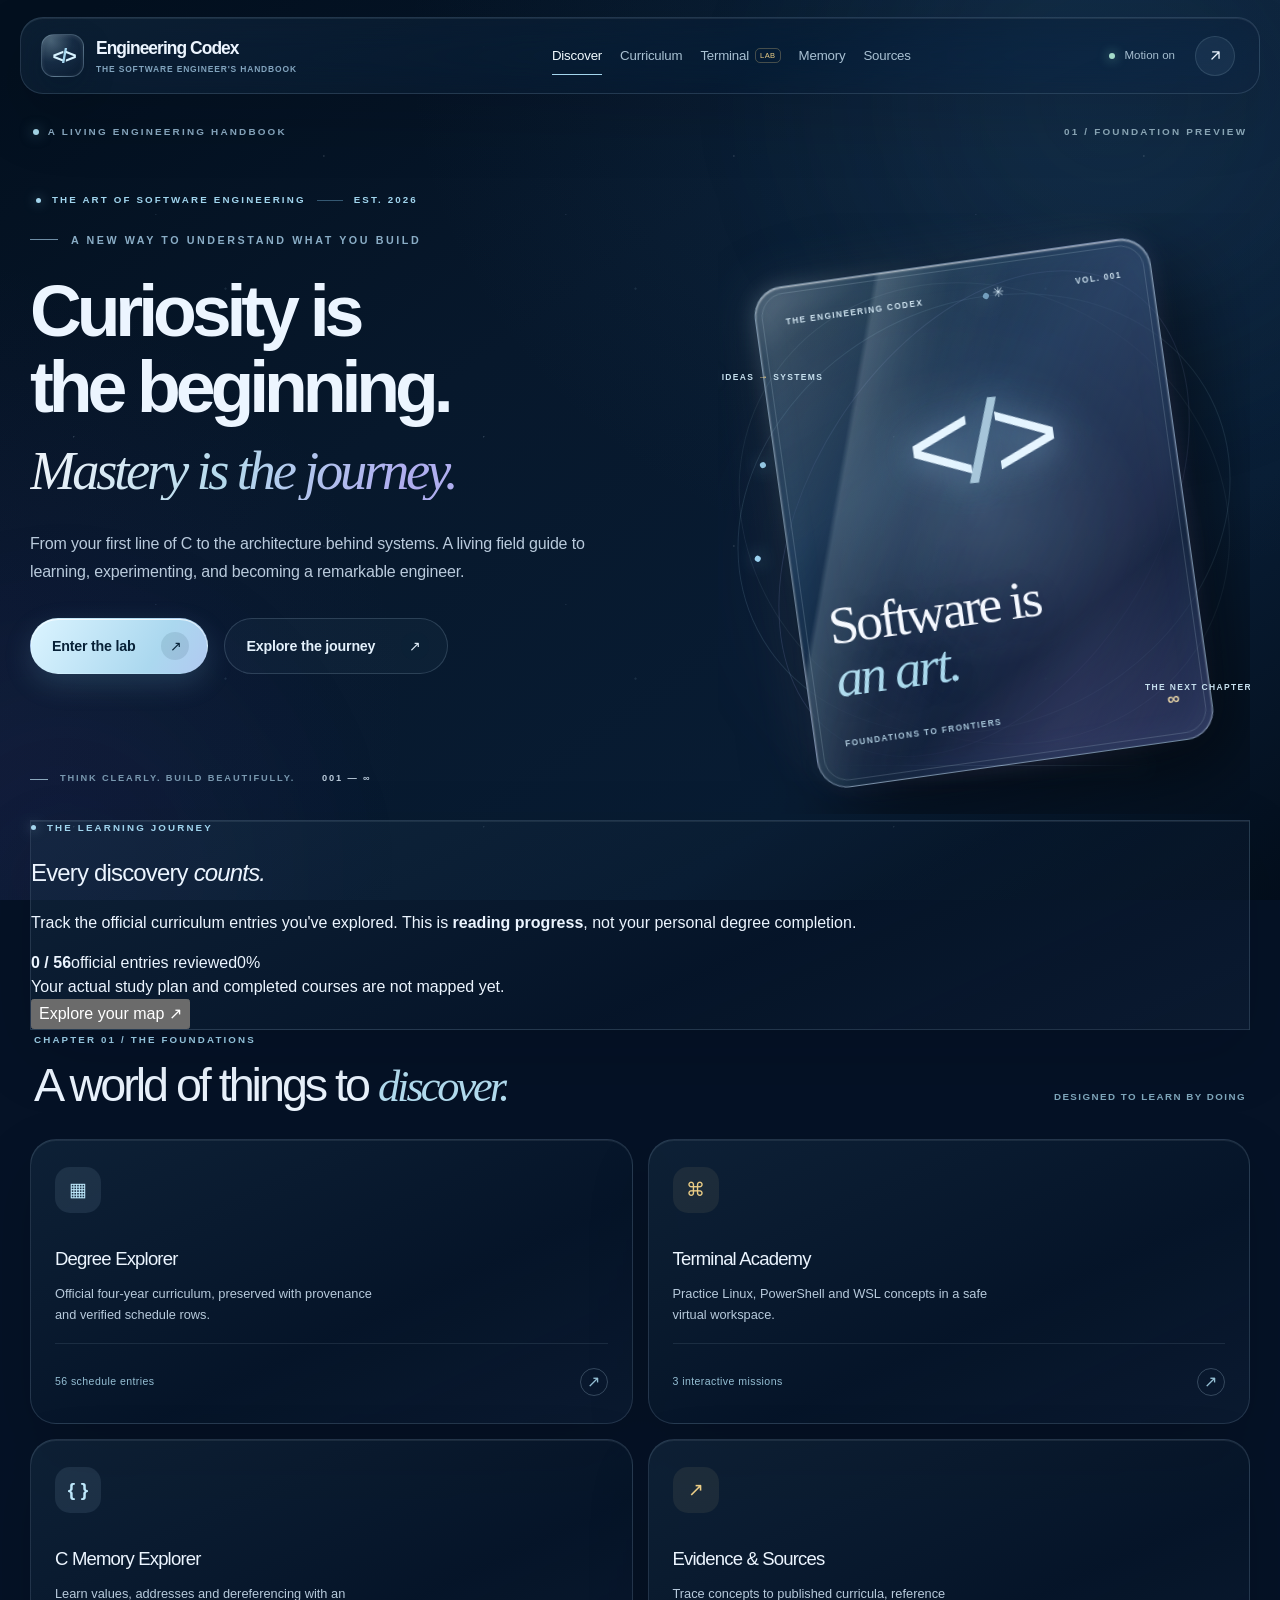
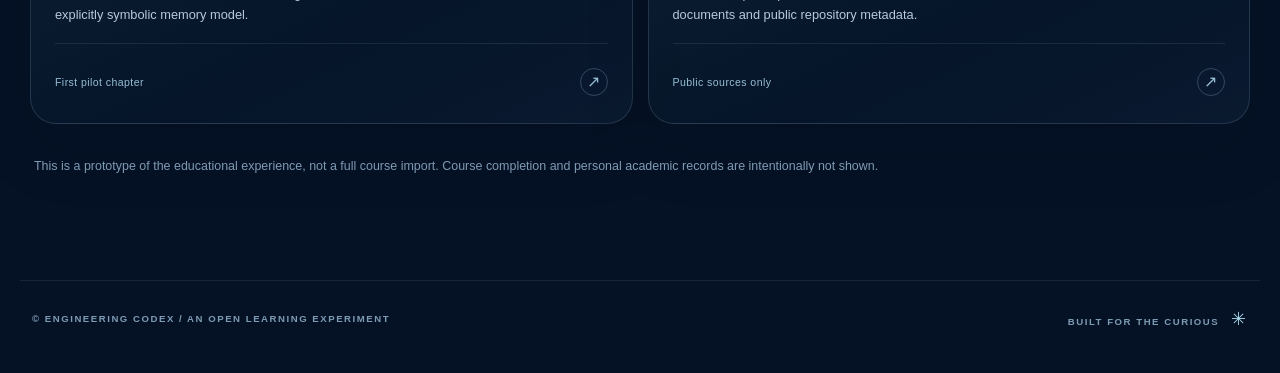
==== commit d4eafbcd: "feat(progress): animate honest curriculum exploration and live terminal mission completion" ====
--- a/index.html
+++ b/index.html
@@ -71,6 +71,18 @@
               <div class="art-light-trace"></div>
             </div>
           </div>
+
+          <section class="journey-progress glass reveal" aria-label="Curriculum exploration progress">
+            <div class="journey-progress-copy">
+              <div class="eyebrow"><span class="accent-dot"></span> THE LEARNING JOURNEY</div>
+              <h2>Every discovery <em>counts.</em></h2>
+              <p>Track the official curriculum entries you've explored. This is <strong>reading progress</strong>, not your personal degree completion.</p>
+              <div class="journey-progress-meta"><strong id="explored-count">0 / 56</strong><span>official entries reviewed</span><span class="journey-percentage" id="explored-percent">0%</span></div>
+              <div class="progress-track progress-track-large" id="explored-progress-track" role="progressbar" aria-label="Official curriculum entries reviewed" aria-valuenow="0" aria-valuemin="0" aria-valuemax="56"><span class="progress-fill" id="explored-progress-fill"></span></div>
+              <span class="progress-notice">Your actual study plan and completed courses are not mapped yet.</span>
+            </div>
+            <button type="button" class="journey-progress-action" data-goto="curriculum" aria-label="Browse the official course list and mark entries reviewed">Explore your map <span aria-hidden="true">↗</span></button>
+          </section>
           <div class="section-title"><div><span class="eyebrow">CHAPTER 01 / THE FOUNDATIONS</span><h2>A world of things to <em>discover.</em></h2></div><span class="muted small">DESIGNED TO LEARN BY DOING</span></div>
           <div class="feature-grid">
             <button type="button" class="feature-card glass reveal" data-goto="curriculum"><span class="card-icon">▦</span><span class="feature-title">Degree Explorer</span><span class="feature-desc">Official four-year curriculum, preserved with provenance and verified schedule rows.</span><span class="feature-bottom"><span id="course-stat">56 schedule entries</span><span>↗</span></span></button>
@@ -85,6 +97,10 @@
           <div class="eyebrow">DEGREE EXPLORER / OFFICIAL CURRICULUM</div>
           <h1 id="curriculum-title">The four-year <em>learning map.</em></h1>
           <p class="section-lead">Browse Shenkar's published Software Engineering schedule. Entries may repeat across semesters and do not assert personal completion.</p>
+          <div class="curriculum-progress-row">
+            <div><strong id="curriculum-explored-count">0 / 56 reviewed</strong><span>Tap “Mark reviewed” on any entry to update your exploration progress</span></div>
+            <div class="progress-track" id="curriculum-progress-track" role="progressbar" aria-label="Official curriculum entries reviewed" aria-valuenow="0" aria-valuemin="0" aria-valuemax="56"><span class="progress-fill" id="curriculum-progress-fill"></span></div>
+          </div>
           <div class="toolbar glass"><div class="year-filter" id="year-filter" role="group" aria-label="Academic year"><button class="filter-btn selected" data-year="all">All years</button><button class="filter-btn" data-year="1">Year 1</button><button class="filter-btn" data-year="2">Year 2</button><button class="filter-btn" data-year="3">Year 3</button><button class="filter-btn" data-year="4">Year 4</button></div><label class="search-field"><span aria-hidden="true">⌕</span><span class="sr-only">Search courses</span><input id="course-search" type="search" placeholder="Find a course…" /></label></div>
           <div id="curriculum-count" class="muted small result-count" aria-live="polite"></div>
           <div id="curriculum-list" class="curriculum-list"></div>
@@ -109,6 +125,8 @@
               <select id="challenge-select" aria-label="Choose terminal mission"></select>
               <h2 id="mission-heading">Linux: explore and organize</h2>
               <p id="mission-description" class="muted small"></p>
+              <div class="mission-progress-heading"><span>Mission progress</span><span id="mission-progress-percent">0%</span></div>
+              <div class="progress-track mission-progress-track" id="mission-progress-track" role="progressbar" aria-label="Completed steps in selected terminal mission" aria-valuenow="0" aria-valuemin="0" aria-valuemax="3"><span class="progress-fill" id="mission-progress-fill"></span></div>
               <div id="challenge-steps" class="challenge-steps" aria-live="polite"></div>
               <details class="hint"><summary>Need a hint?</summary><code id="mission-hint"></code></details>
               <div class="field-label">TRY A COMMAND</div>
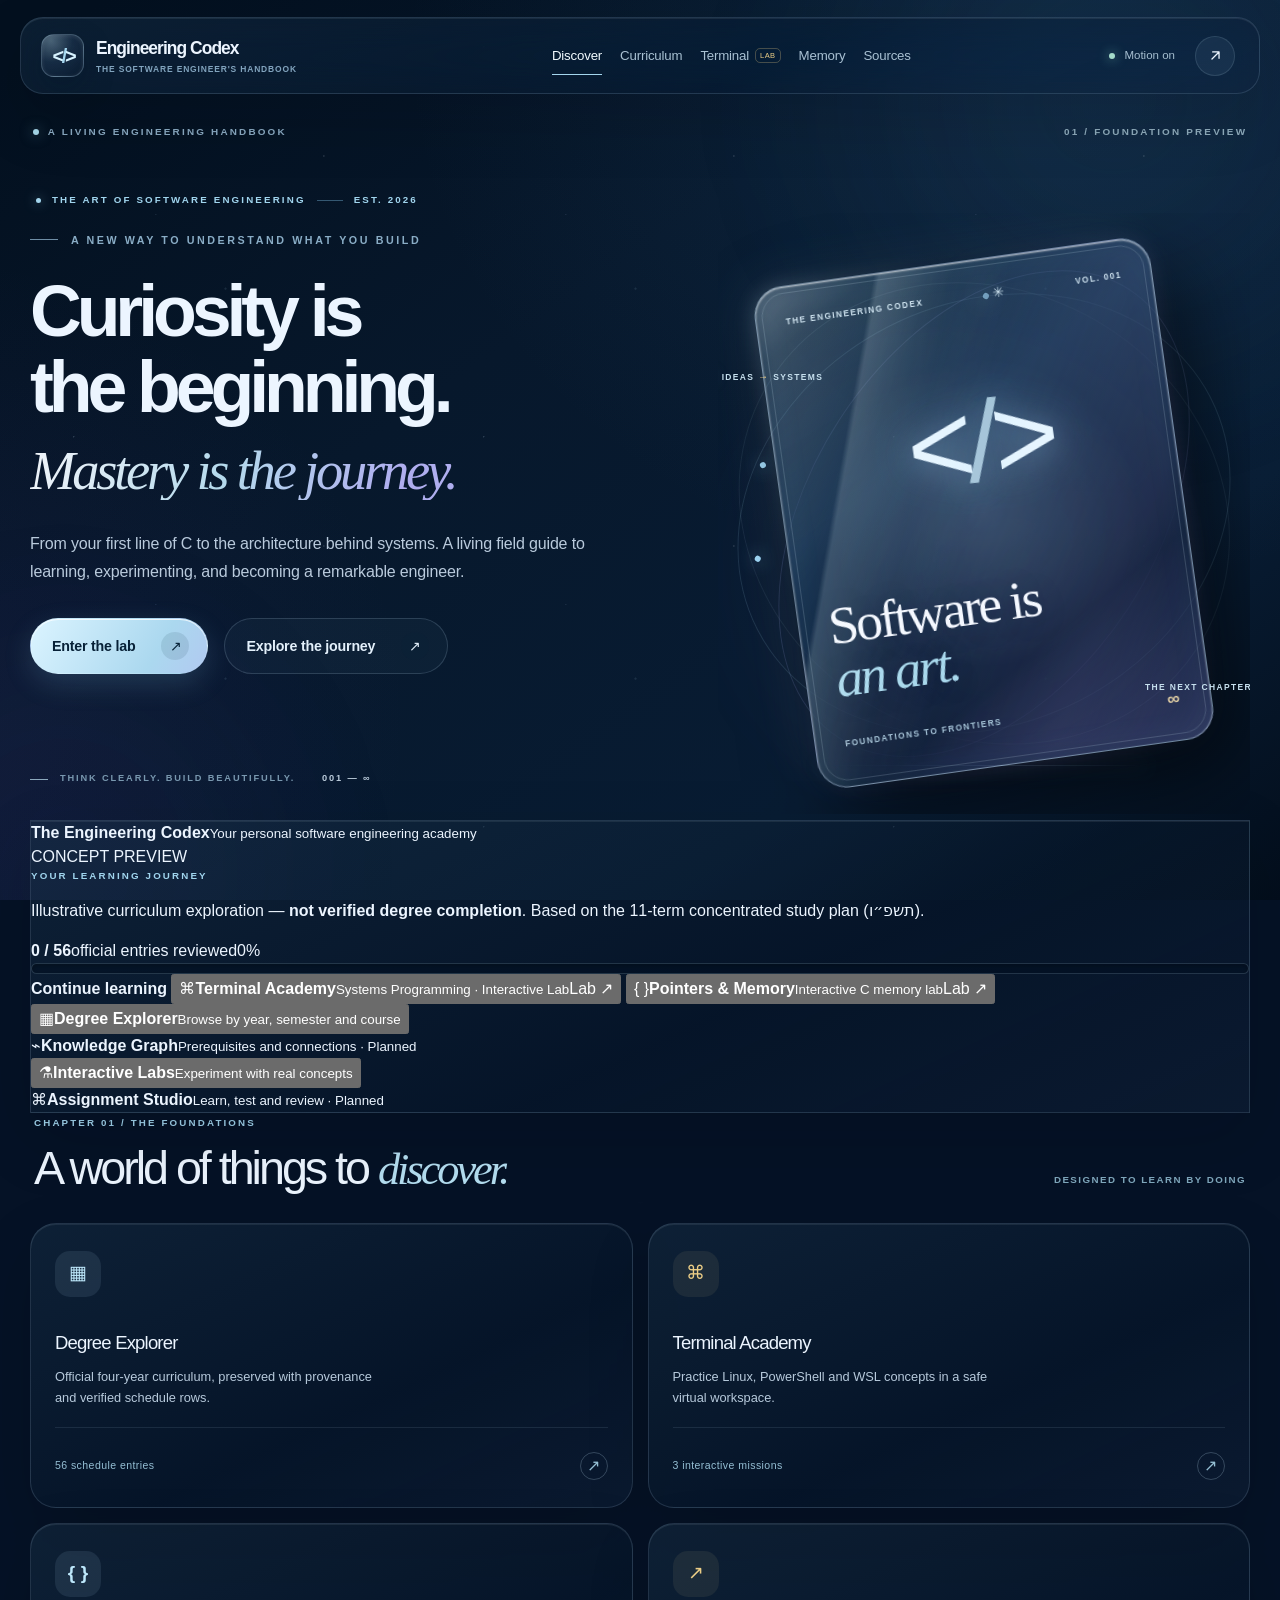
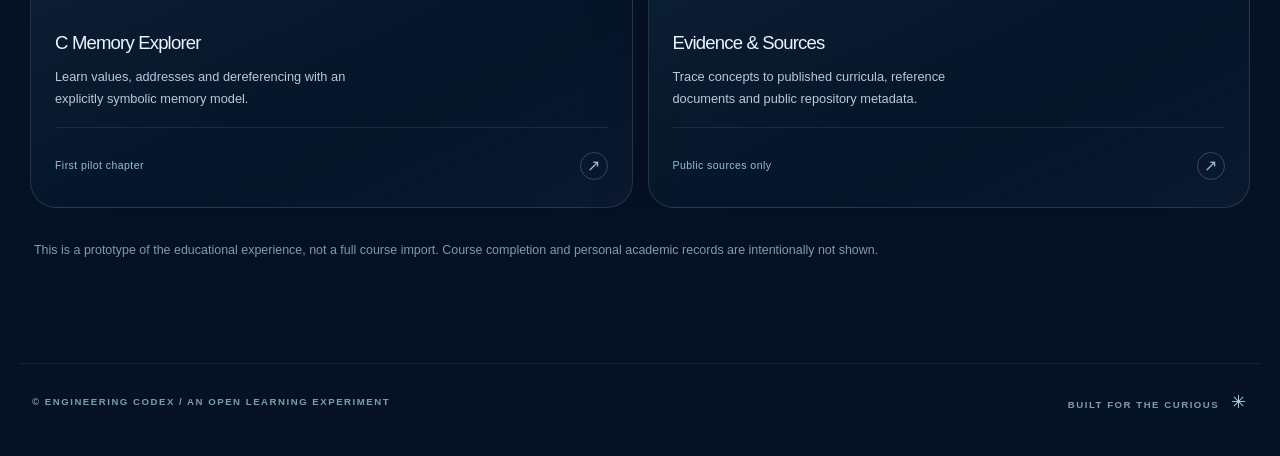
==== commit 1dfccc01: "feat(academy): add concept dashboard and concentrated-plan selection UI" ====
--- a/index.html
+++ b/index.html
@@ -72,16 +72,25 @@
             </div>
           </div>
 
-          <section class="journey-progress glass reveal" aria-label="Curriculum exploration progress">
-            <div class="journey-progress-copy">
-              <div class="eyebrow"><span class="accent-dot"></span> THE LEARNING JOURNEY</div>
-              <h2>Every discovery <em>counts.</em></h2>
-              <p>Track the official curriculum entries you've explored. This is <strong>reading progress</strong>, not your personal degree completion.</p>
-              <div class="journey-progress-meta"><strong id="explored-count">0 / 56</strong><span>official entries reviewed</span><span class="journey-percentage" id="explored-percent">0%</span></div>
-              <div class="progress-track progress-track-large" id="explored-progress-track" role="progressbar" aria-label="Official curriculum entries reviewed" aria-valuenow="0" aria-valuemin="0" aria-valuemax="56"><span class="progress-fill" id="explored-progress-fill"></span></div>
-              <span class="progress-notice">Your actual study plan and completed courses are not mapped yet.</span>
+
+          <section class="academy-overview glass reveal" aria-label="Engineering Codex academy overview">
+            <div class="academy-heading"><div><strong>The Engineering Codex</strong><small>Your personal software engineering academy</small></div><span class="academy-pill">CONCEPT PREVIEW</span></div>
+            <div class="eyebrow">YOUR LEARNING JOURNEY</div>
+            <div class="academy-years" id="academy-years" aria-label="Explore academic years"></div>
+            <p class="academy-disclaimer">Illustrative curriculum exploration — <strong>not verified degree completion</strong>. Based on the 11-term concentrated study plan (תשפ״ו).</p>
+            <div class="academy-meter"><strong id="explored-count">0 / 56</strong><span>official entries reviewed</span><span id="explored-percent">0%</span></div>
+            <div class="progress-track progress-track-large" id="explored-progress-track" role="progressbar" aria-label="Official curriculum entries reviewed" aria-valuenow="0" aria-valuemin="0" aria-valuemax="56"><span class="progress-fill" id="explored-progress-fill"></span></div>
+            <div class="academy-continue">
+              <strong>Continue learning</strong>
+              <button type="button" data-goto="terminal" class="academy-learning-row"><span aria-hidden="true">⌘</span><span><strong>Terminal Academy</strong><small>Systems Programming · Interactive Lab</small></span><span>Lab ↗</span></button>
+              <button type="button" data-goto="pointers" class="academy-learning-row"><span aria-hidden="true">{ }</span><span><strong>Pointers &amp; Memory</strong><small>Interactive C memory lab</small></span><span>Lab ↗</span></button>
             </div>
-            <button type="button" class="journey-progress-action" data-goto="curriculum" aria-label="Browse the official course list and mark entries reviewed">Explore your map <span aria-hidden="true">↗</span></button>
+            <div class="academy-shortcuts">
+              <button type="button" data-goto="curriculum" class="academy-shortcut"><span aria-hidden="true">▦</span><strong>Degree Explorer</strong><small>Browse by year, semester and course</small></button>
+              <article class="academy-shortcut is-planned"><span aria-hidden="true">⌁</span><strong>Knowledge Graph</strong><small>Prerequisites and connections · Planned</small></article>
+              <button type="button" data-goto="terminal" class="academy-shortcut"><span aria-hidden="true">⚗</span><strong>Interactive Labs</strong><small>Experiment with real concepts</small></button>
+              <article class="academy-shortcut is-planned"><span aria-hidden="true">⌘</span><strong>Assignment Studio</strong><small>Learn, test and review · Planned</small></article>
+            </div>
           </section>
           <div class="section-title"><div><span class="eyebrow">CHAPTER 01 / THE FOUNDATIONS</span><h2>A world of things to <em>discover.</em></h2></div><span class="muted small">DESIGNED TO LEARN BY DOING</span></div>
           <div class="feature-grid">
@@ -97,6 +106,8 @@
           <div class="eyebrow">DEGREE EXPLORER / OFFICIAL CURRICULUM</div>
           <h1 id="curriculum-title">The four-year <em>learning map.</em></h1>
           <p class="section-lead">Browse Shenkar's published Software Engineering schedule. Entries may repeat across semesters and do not assert personal completion.</p>
+          <div class="plan-switch" role="group" aria-label="Choose official study plan"><button class="plan-option selected" type="button" data-plan="concentrated" aria-pressed="true">Concentrated · A/B/Summer</button><button class="plan-option" type="button" data-plan="standard" aria-pressed="false">Other published A/B plan</button></div>
+          <p id="plan-description" class="plan-description">תשפ״ו concentrated track: 11 terms and 160 credits. Preparatory courses may be taken before the first semester.</p>
           <div class="curriculum-progress-row">
             <div><strong id="curriculum-explored-count">0 / 56 reviewed</strong><span>Tap “Mark reviewed” on any entry to update your exploration progress</span></div>
             <div class="progress-track" id="curriculum-progress-track" role="progressbar" aria-label="Official curriculum entries reviewed" aria-valuenow="0" aria-valuemin="0" aria-valuemax="56"><span class="progress-fill" id="curriculum-progress-fill"></span></div>
@@ -104,7 +115,7 @@
           <div class="toolbar glass"><div class="year-filter" id="year-filter" role="group" aria-label="Academic year"><button class="filter-btn selected" data-year="all">All years</button><button class="filter-btn" data-year="1">Year 1</button><button class="filter-btn" data-year="2">Year 2</button><button class="filter-btn" data-year="3">Year 3</button><button class="filter-btn" data-year="4">Year 4</button></div><label class="search-field"><span aria-hidden="true">⌕</span><span class="sr-only">Search courses</span><input id="course-search" type="search" placeholder="Find a course…" /></label></div>
           <div id="curriculum-count" class="muted small result-count" aria-live="polite"></div>
           <div id="curriculum-list" class="curriculum-list"></div>
-          <p class="footnote">Official curriculum source: <a href="https://www.shenkar.ac.il/engineering/bachelors/software_engineering/curriculum/" target="_blank" rel="noopener noreferrer">Shenkar Software Engineering B.Sc. ↗</a>. English titles are editorial translations.</p>
+          <p class="footnote">Official reference: <a id="curriculum-source-link" href="https://drive.google.com/file/d/173e0wkqMZiDlLUM-UGJfoFMyo_X_N7vT/view?usp=sharing" target="_blank" rel="noopener noreferrer">Concentrated track PDF (תשפ״ו) ↗</a>. English titles are editorial translations. This is not your personal transcript.</p>
         </section>
 
         <section class="view" id="view-terminal" aria-labelledby="terminal-title">
--- a/styles.css
+++ b/styles.css
@@ -216,3 +216,39 @@
 @supports not (backdrop-filter:blur(1px)){.glass{background:rgba(8,25,44,.93)}}
 
 @media print{.ambient,.masthead-actions,.art-studio,.art-orbit{display:none!important}.view:not(.active){display:none}.motion-enhanced .reveal{opacity:1!important;transform:none!important}body{background:#fff;color:#101b28}.feature-card,.glass{background:#fff;color:#101b28;border:1px solid #d2dce7;box-shadow:none}}
+
+
+/* Progress studio: an honest educational exploration metric; not academic degree completion. */
+.journey-progress{position:relative;display:flex;align-items:end;justify-content:space-between;gap:32px;isolation:isolate;overflow:hidden;border-radius:31px;padding:clamp(27px,4vw,50px);margin:0 0 55px;background:radial-gradient(ellipse at 87% 5%,rgba(157,149,238,.13),transparent 44%),linear-gradient(155deg,rgba(24,52,80,.68),rgba(8,24,44,.7))}
+.journey-progress::before{content:"";position:absolute;width:230px;height:230px;right:-80px;top:-130px;border-radius:50%;border:1px solid rgba(182,222,243,.14);pointer-events:none}
+.journey-progress-copy{flex:1;max-width:740px;min-width:0}
+.journey-progress h2{font-size:clamp(1.75rem,3vw,3.4rem);line-height:1.1;font-weight:470;letter-spacing:-.065em;margin:13px 0}
+.journey-progress h2 em{font-family:var(--serif);font-weight:400;color:#b7ddef}
+.journey-progress p{font-size:.9rem;color:#bbccdc;line-height:1.75;max-width:600px;margin:0 0 25px}
+.journey-progress p strong{color:#e2f1fb;font-weight:600}
+.journey-progress-meta{display:flex;align-items:baseline;gap:12px;color:#a7c0d5;margin:0 0 12px;font-size:.8rem}
+.journey-progress-meta strong{color:#ecf7ff;font-size:1.35rem;font-weight:550;letter-spacing:-.045em}
+.journey-percentage{margin-left:auto;color:#c6e3fa;font-weight:650;font-variant-numeric:tabular-nums}
+.progress-track{position:relative;overflow:hidden;height:8px;width:100%;border:1px solid rgba(193,226,245,.16);border-radius:999px;background:rgba(3,18,35,.55);box-shadow:inset 0 2px 5px rgba(0,0,0,.25)}
+.progress-track-large{height:11px}
+.progress-fill{position:relative;display:block;width:0%;height:100%;border-radius:inherit;background:linear-gradient(90deg,#88c6e9,#b7ddf2 49%,#b3a4ed 80%,#e4d6b7);box-shadow:0 0 20px rgba(154,205,248,.31);transition:width 950ms cubic-bezier(.16,1,.3,1)}
+.progress-fill::after{content:"";position:absolute;inset:0;width:43%;background:linear-gradient(90deg,transparent,rgba(255,255,255,.42),transparent);transform:skewX(-22deg) translateX(-160%);animation:progress-shine 4.3s ease-in-out infinite}
+@keyframes progress-shine{0%,50%{transform:skewX(-22deg) translateX(-160%)}80%,100%{transform:skewX(-22deg) translateX(410%)}}
+.progress-notice{display:block;color:#8eaac0;font-size:.72rem;line-height:1.55;margin-top:13px}
+.journey-progress-action{border:1px solid rgba(209,231,244,.24);background:rgba(210,235,248,.08);color:#ecf7ff;border-radius:999px;padding:15px 20px;white-space:nowrap;font-size:.85rem;font-weight:620;display:flex;gap:23px;align-items:center;transition:background .25s,transform .25s var(--ease);min-height:48px}
+.journey-progress-action:hover{background:rgba(188,223,242,.19);transform:translateY(-2px)}
+.journey-progress-action span{font-size:1.1em;color:#a9d8f2}
+.curriculum-progress-row{display:flex;align-items:center;gap:25px;border-radius:19px;background:rgba(168,212,239,.05);padding:18px 22px;border:1px solid rgba(177,220,244,.09);margin:0 0 21px}
+.curriculum-progress-row>div:first-child{display:flex;flex-direction:column;min-width:240px;gap:4px}
+.curriculum-progress-row strong{color:#e4f2ff;font-size:.84rem;font-weight:610}
+.curriculum-progress-row span{color:#94b0c7;font-size:.74rem;line-height:1.45}
+.curriculum-progress-row .progress-track{flex:1;min-width:90px}
+.review-toggle{align-self:flex-start;border:1px solid rgba(165,214,241,.2);border-radius:999px;background:rgba(155,207,236,.055);color:#b6d9f1;padding:8px 14px;font-size:.75rem;font-weight:590;min-height:36px;margin-top:14px;transition:background .25s,transform .25s, border-color .25s}
+.review-toggle:hover{background:rgba(165,213,239,.14);transform:translateY(-1px)}
+.review-toggle.is-reviewed{color:#d8f5ee;background:rgba(91,183,154,.13);border-color:rgba(130,213,184,.28)}
+.mission-progress-heading{display:flex;align-items:center;justify-content:space-between;gap:14px;font-size:.73rem;color:#a6c6d8;font-weight:580}
+.mission-progress-track{height:9px;margin-top:-8px;margin-bottom:4px}
+body.motion-paused .progress-fill{transition:none}
+body.motion-paused .progress-fill::after{animation:none}
+@media(max-width:730px){.journey-progress{display:block;margin-bottom:36px;padding:25px}.journey-progress-action{margin-top:22px;width:100%;justify-content:space-between}.curriculum-progress-row{flex-direction:column;align-items:stretch;gap:14px}.curriculum-progress-row>div:first-child{min-width:0}}
+@media(prefers-reduced-motion:reduce){.progress-fill{transition:none}.progress-fill::after{animation:none}.review-toggle,.journey-progress-action{transition:none}}
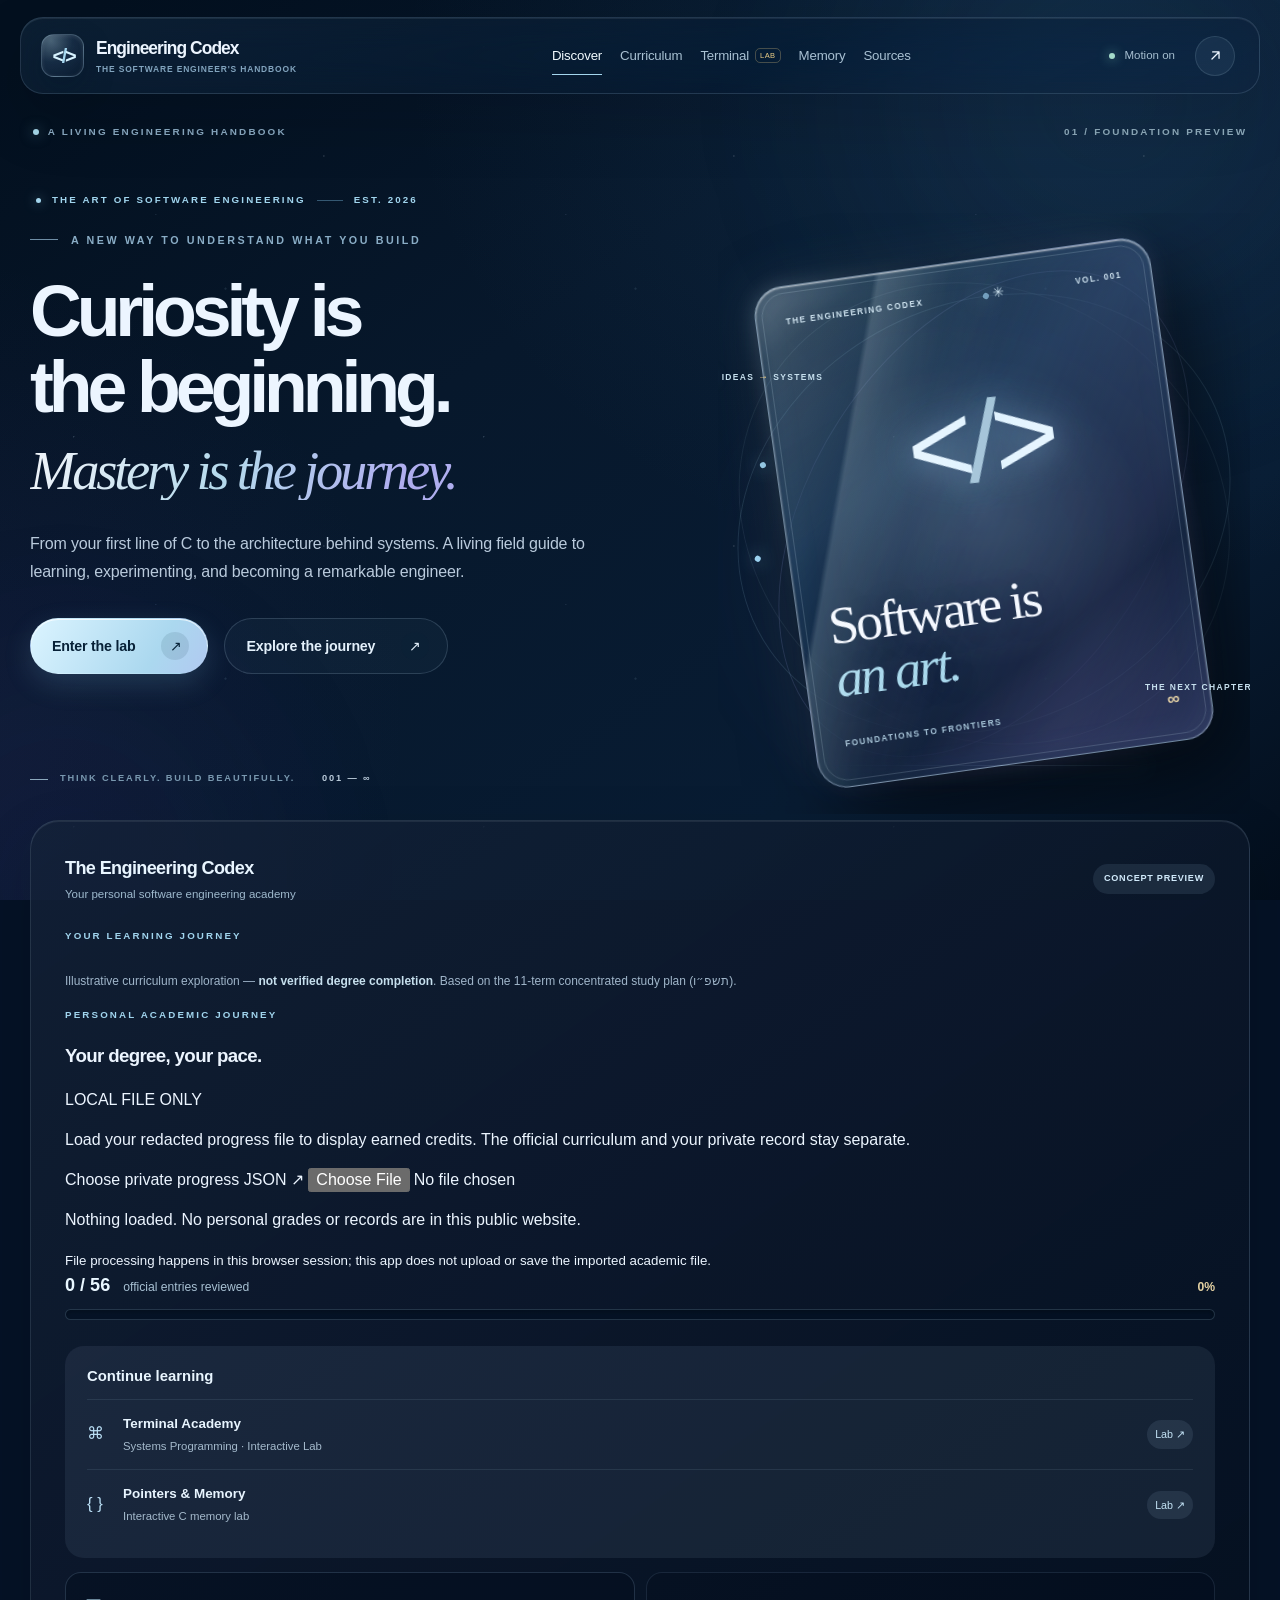
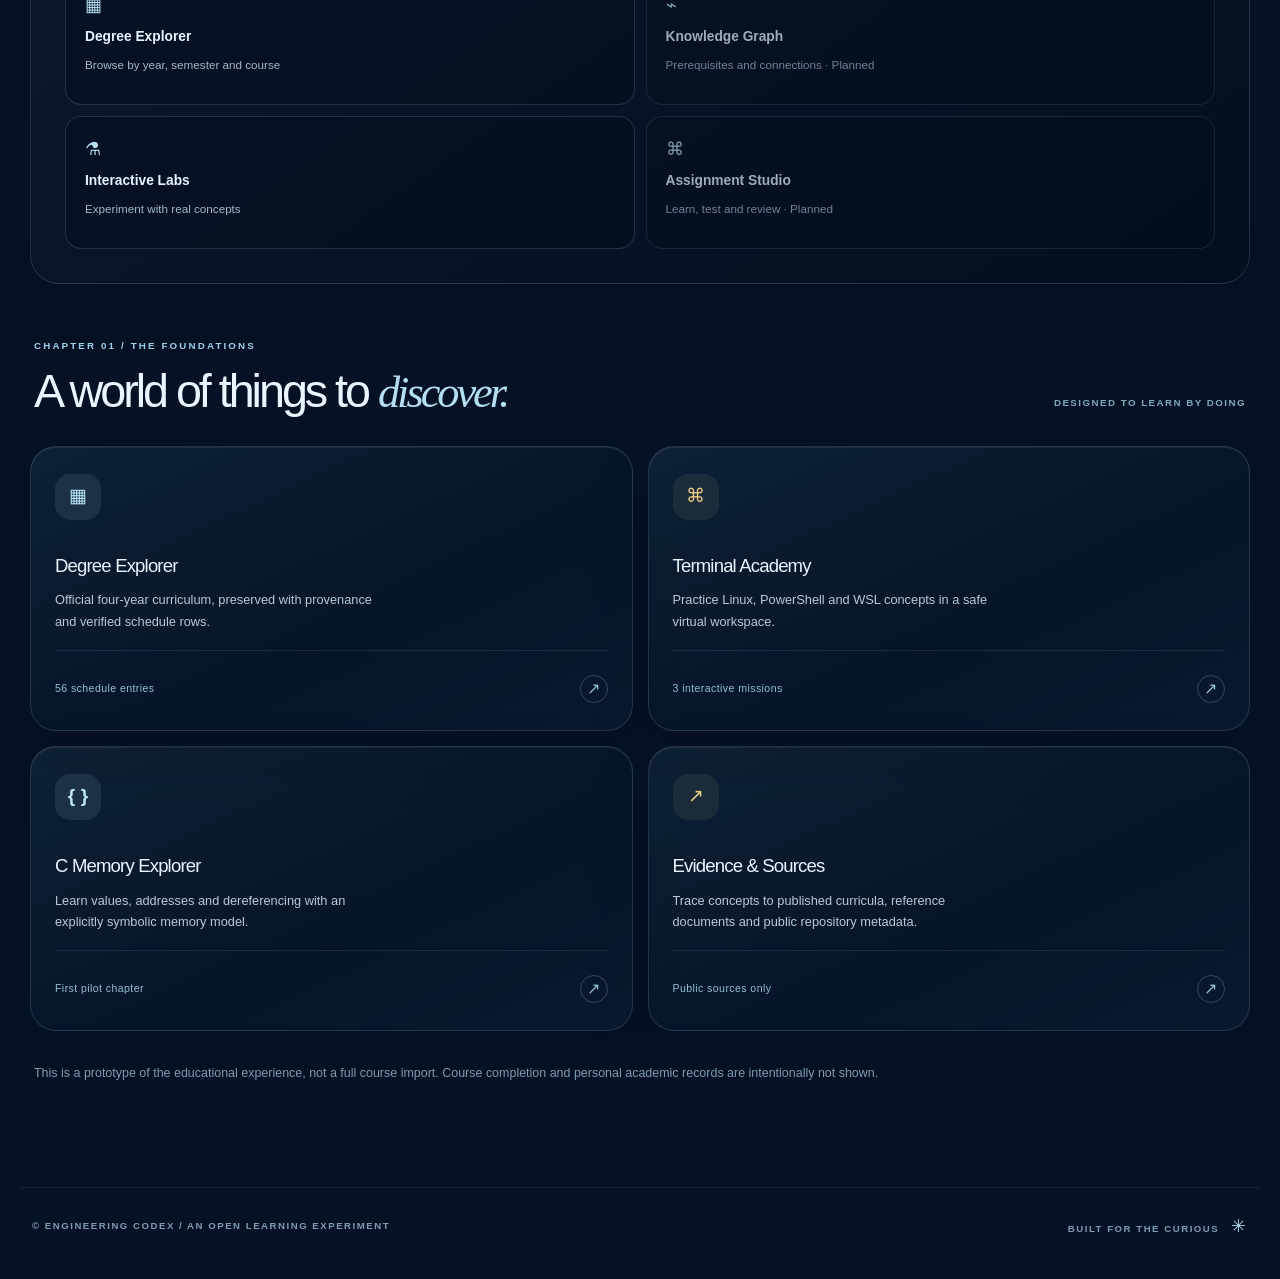
==== commit 12587ff3: "feat(private-progress): add opt-in browser-only credit import UI" ====
--- a/index.html
+++ b/index.html
@@ -78,6 +78,23 @@
             <div class="eyebrow">YOUR LEARNING JOURNEY</div>
             <div class="academy-years" id="academy-years" aria-label="Explore academic years"></div>
             <p class="academy-disclaimer">Illustrative curriculum exploration — <strong>not verified degree completion</strong>. Based on the 11-term concentrated study plan (תשפ״ו).</p>
+            <section class="private-degree-panel" aria-label="Private earned-credit progress">
+              <div class="private-degree-header"><div><span class="eyebrow">PERSONAL ACADEMIC JOURNEY</span><h3>Your degree, your pace.</h3></div><span class="private-degree-tag">LOCAL FILE ONLY</span></div>
+              <p>Load your redacted progress file to display earned credits. The official curriculum and your private record stay separate.</p>
+              <div class="private-degree-controls">
+                <label for="private-progress-input" class="private-progress-label">Choose private progress JSON <span aria-hidden="true">↗</span></label>
+                <input type="file" id="private-progress-input" accept=".json,application/json" aria-label="Load private progress JSON"/>
+                <button type="button" id="private-progress-clear" class="private-clear" hidden>Clear</button>
+              </div>
+              <div class="private-degree-results" id="private-progress-results" hidden>
+                <div class="private-credit-row"><strong id="private-credit-count">— / 160</strong><span id="private-credit-percent">—</span></div>
+                <div class="progress-track progress-track-large" id="private-progress-track" role="progressbar" aria-label="Credits earned against degree plan" aria-valuenow="0" aria-valuemin="0" aria-valuemax="160"><span class="progress-fill" id="private-progress-fill"></span></div>
+                <p id="private-progress-remainder" class="private-progress-remainder"></p>
+                <div id="private-progress-years" class="private-year-summaries"></div>
+              </div>
+              <p id="private-progress-message" role="status" class="private-progress-message">Nothing loaded. No personal grades or records are in this public website.</p>
+              <small class="private-progress-privacy">File processing happens in this browser session; this app does not upload or save the imported academic file.</small>
+            </section>
             <div class="academy-meter"><strong id="explored-count">0 / 56</strong><span>official entries reviewed</span><span id="explored-percent">0%</span></div>
             <div class="progress-track progress-track-large" id="explored-progress-track" role="progressbar" aria-label="Official curriculum entries reviewed" aria-valuenow="0" aria-valuemin="0" aria-valuemax="56"><span class="progress-fill" id="explored-progress-fill"></span></div>
             <div class="academy-continue">
--- a/styles.css
+++ b/styles.css
@@ -252,3 +252,50 @@
 body.motion-paused .progress-fill::after{animation:none}
 @media(max-width:730px){.journey-progress{display:block;margin-bottom:36px;padding:25px}.journey-progress-action{margin-top:22px;width:100%;justify-content:space-between}.curriculum-progress-row{flex-direction:column;align-items:stretch;gap:14px}.curriculum-progress-row>div:first-child{min-width:0}}
 @media(prefers-reduced-motion:reduce){.progress-fill{transition:none}.progress-fill::after{animation:none}.review-toggle,.journey-progress-action{transition:none}}
+
+
+/* Engineering Codex academy preview — user-supplied compact dashboard direction */
+.academy-overview{position:relative;margin:0 0 55px;padding:clamp(19px,3vw,34px);border-radius:29px;background:linear-gradient(145deg,rgba(20,34,56,.76),rgba(4,14,29,.83));}
+.academy-heading{display:flex;align-items:center;justify-content:space-between;gap:15px;margin-bottom:26px}
+.academy-heading>div{display:flex;flex-direction:column;gap:4px}
+.academy-heading strong{font-size:1.13rem;font-weight:620;letter-spacing:-.035em;color:#e8f5ff}
+.academy-heading small{font-size:.72rem;color:#9fbace}
+.academy-pill{font-size:.57rem;font-weight:680;white-space:nowrap;letter-spacing:.08em;color:#d1eafb;background:rgba(178,218,244,.1);padding:8px 11px;border-radius:999px}
+.academy-years{display:grid;grid-template-columns:repeat(5,minmax(0,1fr));gap:9px;margin:15px 0 13px}
+.academy-year{display:flex;flex-direction:column;align-items:stretch;gap:9px;min-width:0;padding:17px 15px 13px;text-align:left;color:#edf7ff;background:rgba(189,212,234,.075);border:1px solid rgba(192,220,245,.09);border-radius:16px;transition:transform .3s var(--ease),background .25s}
+button.academy-year:hover{background:rgba(185,215,244,.15);transform:translateY(-3px)}
+.academy-year strong{font-size:.94rem;font-weight:610}
+.academy-year small{font-size:.67rem;color:#acbfd0;min-height:29px;line-height:1.45}
+.academy-year-track{display:block;height:7px;background:rgba(0,11,23,.74);border-radius:999px;overflow:hidden}
+.academy-year-fill{display:block;width:0%;height:100%;border-radius:inherit;background:linear-gradient(90deg,#8bc8f1,#c4adfb,#e8cf96);transition:width 900ms cubic-bezier(.16,1,.3,1)}
+.academy-year-count{font-size:.63rem;color:#8dacbf}
+.academy-year.is-beyond{opacity:.75;background:rgba(190,200,213,.045)}
+.academy-disclaimer{font-size:.75rem;color:#a0b6ca;line-height:1.65;margin:0 0 17px}
+.academy-disclaimer strong{font-weight:650;color:#c6dfed}
+.academy-meter{display:flex;align-items:baseline;gap:13px;color:#a8c1d3;font-size:.76rem;margin-bottom:9px}
+.academy-meter strong{font-size:1.13rem;color:#e9f7ff}
+.academy-meter>span:last-child{margin-left:auto;color:#e4d2a3;font-weight:700;font-variant-numeric:tabular-nums}
+.academy-continue{padding:19px 22px;margin:26px 0 14px;border-radius:19px;background:rgba(169,198,226,.085)}
+.academy-continue>strong{display:block;margin-bottom:12px;font-weight:620;font-size:.93rem;color:#e9f6ff}
+.academy-learning-row{width:100%;display:flex;align-items:center;gap:13px;text-align:left;padding:14px 0;background:transparent;border:0;border-top:1px solid rgba(178,212,233,.1);color:#e8f5ff}
+.academy-learning-row>span:first-child{font-size:1.04rem;min-width:23px;color:#b8ddf3}
+.academy-learning-row>span:nth-child(2){display:flex;flex:1;min-width:0;flex-direction:column;gap:4px}
+.academy-learning-row strong{font-size:.84rem;font-weight:610}
+.academy-learning-row small{font-size:.71rem;color:#a4bacc}
+.academy-learning-row>span:last-child{font-size:.67rem;border-radius:999px;padding:6px 8px;background:rgba(177,217,246,.1);color:#c3e2f4;white-space:nowrap}
+.academy-learning-row:hover strong{color:#b9e3f8}
+.academy-shortcuts{display:grid;grid-template-columns:repeat(2,minmax(0,1fr));gap:11px}
+.academy-shortcut{display:flex;flex-direction:column;align-items:start;gap:8px;min-height:133px;text-align:left;padding:19px;border:1px solid rgba(169,212,245,.17);border-radius:16px;background:rgba(1,10,25,.34);color:#e8f4ff;transition:transform .26s,background .26s}
+button.academy-shortcut:hover{transform:translateY(-2px);background:rgba(136,183,219,.1)}
+.academy-shortcut>span{font-size:1.11rem;color:#b7dff3}
+.academy-shortcut strong{font-size:.86rem;font-weight:610}
+.academy-shortcut small{font-size:.73rem;color:#a0b9cc;line-height:1.5}
+.academy-shortcut.is-planned{opacity:.68}
+.plan-switch{display:flex;gap:10px;flex-wrap:wrap;margin:22px 0 10px}
+.plan-option{min-height:42px;padding:10px 16px;border-radius:999px;border:1px solid rgba(186,219,243,.16);background:rgba(155,205,239,.05);color:#a9c7dc;font-size:.78rem}
+.plan-option.selected{background:rgba(149,205,235,.17);color:#e6f7ff;border-color:rgba(182,221,247,.33)}
+.plan-description{font-size:.78rem;line-height:1.7;color:#9cbad0;margin:0 0 20px}
+body.motion-paused .academy-year-fill{transition:none}
+@media(max-width:950px){.academy-years{grid-template-columns:repeat(3,minmax(0,1fr))}}
+@media(max-width:620px){.academy-overview{padding:16px}.academy-years{grid-template-columns:repeat(2,minmax(0,1fr))}.academy-year:last-child{grid-column:span 2}.academy-shortcuts{gap:8px}.academy-shortcut{min-height:137px;padding:15px}.academy-heading small{font-size:.67rem}}
+@media(prefers-reduced-motion:reduce){.academy-year-fill,.academy-year,.academy-shortcut{transition:none}}
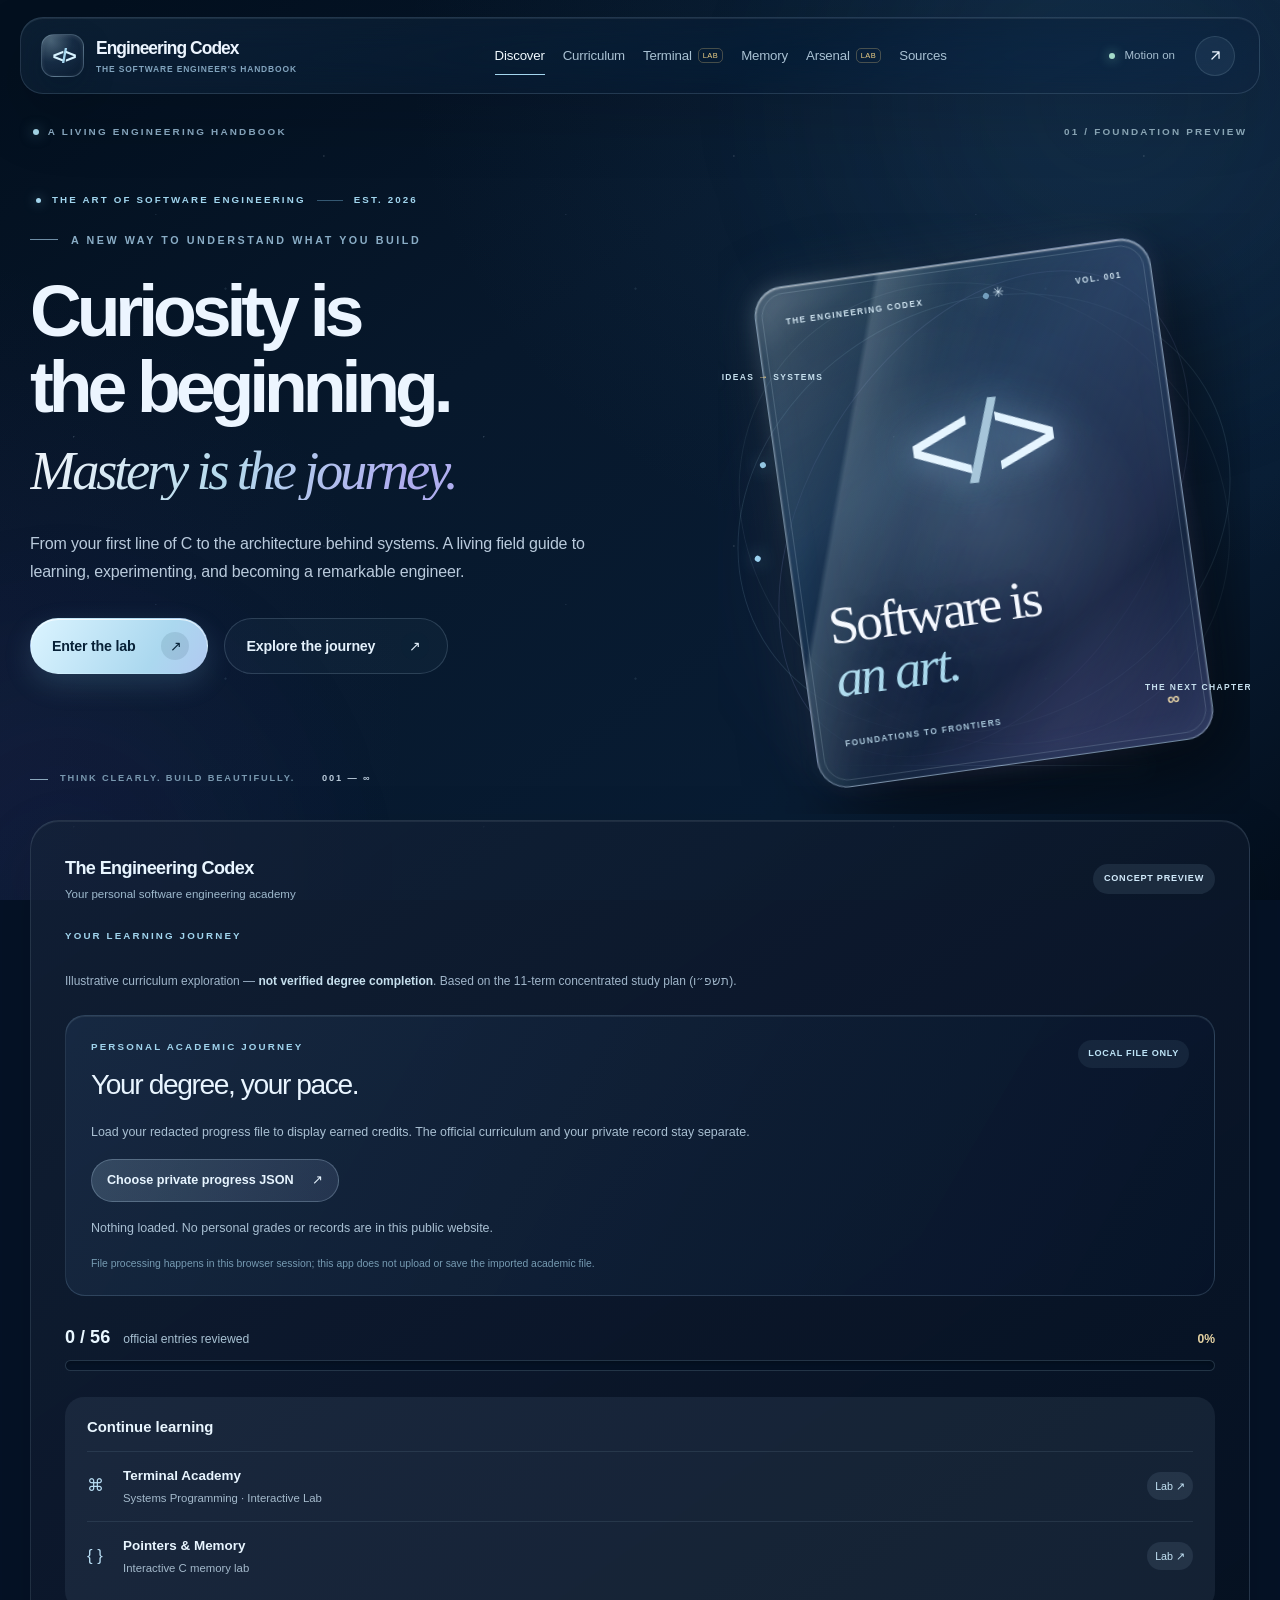
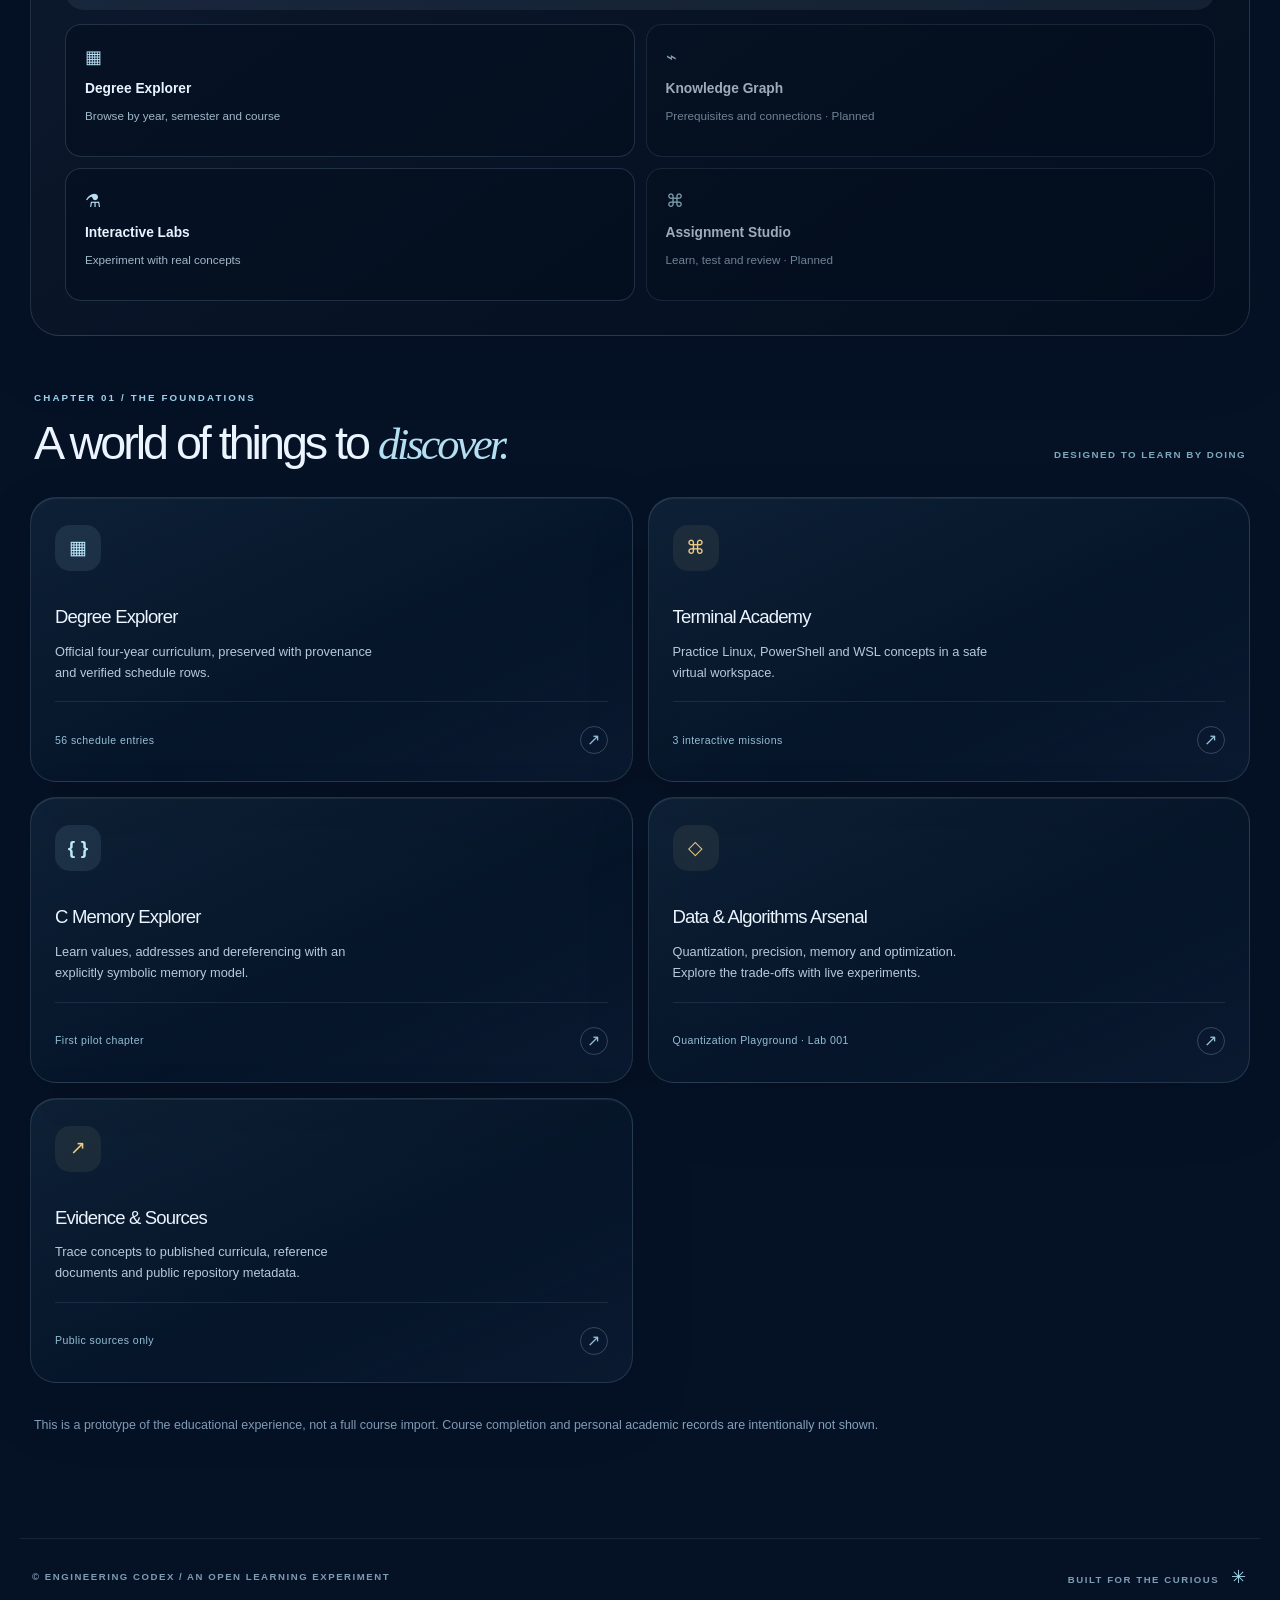
==== commit 72f00ad5: "feat(arsenal): link quantization lab from Codex home and navigation" ====
--- a/index.html
+++ b/index.html
@@ -24,6 +24,7 @@
         <a href="#curriculum" class="nav-link" data-nav="curriculum">Curriculum</a>
         <a href="#terminal" class="nav-link" data-nav="terminal">Terminal <span class="nav-new">LAB</span></a>
         <a href="#pointers" class="nav-link" data-nav="pointers">Memory</a>
+        <a href="./labs/quantization/" class="nav-link">Arsenal <span class="nav-new">LAB</span></a>
         <a href="#sources" class="nav-link" data-nav="sources">Sources</a>
       </nav>
       <div class="masthead-actions">
@@ -114,6 +115,7 @@
             <button type="button" class="feature-card glass reveal" data-goto="curriculum"><span class="card-icon">▦</span><span class="feature-title">Degree Explorer</span><span class="feature-desc">Official four-year curriculum, preserved with provenance and verified schedule rows.</span><span class="feature-bottom"><span id="course-stat">56 schedule entries</span><span>↗</span></span></button>
             <button type="button" class="feature-card glass reveal" data-goto="terminal"><span class="card-icon yellow">⌘</span><span class="feature-title">Terminal Academy</span><span class="feature-desc">Practice Linux, PowerShell and WSL concepts in a safe virtual workspace.</span><span class="feature-bottom"><span>3 interactive missions</span><span>↗</span></span></button>
             <button type="button" class="feature-card glass reveal" data-goto="pointers"><span class="card-icon">{ }</span><span class="feature-title">C Memory Explorer</span><span class="feature-desc">Learn values, addresses and dereferencing with an explicitly symbolic memory model.</span><span class="feature-bottom"><span>First pilot chapter</span><span>↗</span></span></button>
+            <a href="./labs/quantization/" class="feature-card glass reveal" style="text-decoration:none"><span class="card-icon yellow">◇</span><span class="feature-title">Data & Algorithms Arsenal</span><span class="feature-desc">Quantization, precision, memory and optimization. Explore the trade-offs with live experiments.</span><span class="feature-bottom"><span>Quantization Playground · Lab 001</span><span>↗</span></span></a>
             <button type="button" class="feature-card glass reveal" data-goto="sources"><span class="card-icon yellow">↗</span><span class="feature-title">Evidence & Sources</span><span class="feature-desc">Trace concepts to published curricula, reference documents and public repository metadata.</span><span class="feature-bottom"><span>Public sources only</span><span>↗</span></span></button>
           </div>
           <div class="footnote">This is a prototype of the educational experience, not a full course import. Course completion and personal academic records are intentionally not shown.</div>
--- a/styles.css
+++ b/styles.css
@@ -299,3 +299,34 @@
 @media(max-width:950px){.academy-years{grid-template-columns:repeat(3,minmax(0,1fr))}}
 @media(max-width:620px){.academy-overview{padding:16px}.academy-years{grid-template-columns:repeat(2,minmax(0,1fr))}.academy-year:last-child{grid-column:span 2}.academy-shortcuts{gap:8px}.academy-shortcut{min-height:137px;padding:15px}.academy-heading small{font-size:.67rem}}
 @media(prefers-reduced-motion:reduce){.academy-year-fill,.academy-year,.academy-shortcut{transition:none}}
+
+
+/* User-opted private academic import. No personal data is in the public build. */
+.private-degree-panel{padding:24px 25px;margin:24px 0 28px;border-radius:20px;background:linear-gradient(120deg,rgba(28,48,75,.65),rgba(7,21,42,.77));border:1px solid rgba(172,212,240,.17);box-shadow:inset 0 1px rgba(236,249,255,.075)}
+.private-degree-header{display:flex;align-items:start;justify-content:space-between;gap:16px}
+.private-degree-header h3{margin:9px 0 0;color:#e9f5ff;font-size:clamp(1.2rem,2.2vw,1.78rem);font-weight:520;letter-spacing:-.05em}
+.private-degree-tag{border-radius:999px;font-size:.57rem;letter-spacing:.075em;white-space:nowrap;background:rgba(161,213,238,.08);color:#bee4f7;padding:7px 10px;font-weight:700}
+.private-degree-panel>p{font-size:.78rem;line-height:1.7;color:#a9c0d3;max-width:670px;margin:16px 0}
+.private-degree-controls{display:flex;align-items:center;gap:12px;flex-wrap:wrap}
+.private-progress-label{display:inline-flex;align-items:center;justify-content:space-between;gap:18px;cursor:pointer;background:linear-gradient(110deg,rgba(192,231,252,.18),rgba(167,177,230,.13));border:1px solid rgba(199,232,250,.25);border-radius:999px;color:#e7f5ff;min-height:43px;padding:11px 15px;font-size:.79rem;font-weight:610}
+.private-progress-label:hover{background:rgba(176,221,248,.23)}
+.private-progress-label:focus-within,.private-progress-label:has(+ #private-progress-input:focus-visible){outline:2px solid #d1e8f8;outline-offset:3px}
+#private-progress-input{position:absolute;width:1px;height:1px;padding:0;margin:-1px;overflow:hidden;clip:rect(0,0,0,0);white-space:nowrap;border:0}
+#private-progress-input:focus-visible+.private-clear{outline:2px solid #d1e8f8}
+.private-clear{border:0;background:transparent;color:#a6c8dc;font-size:.79rem;min-height:40px;padding:9px 12px}
+.private-degree-results[hidden],.private-clear[hidden]{display:none!important}
+.private-credit-row{display:flex;justify-content:space-between;align-items:baseline;gap:15px;margin:22px 0 11px}
+.private-credit-row strong{font-size:clamp(1.6rem,3vw,2.25rem);font-weight:530;letter-spacing:-.06em;color:#e8f6ff;font-variant-numeric:tabular-nums}
+.private-credit-row span{font-size:1.04rem;color:#f1d5a1;font-weight:660;white-space:nowrap}
+.private-degree-results .progress-track{height:13px}
+.private-progress-remainder{color:#9ebbcf;font-size:.76rem;line-height:1.65}
+.private-year-summaries{display:grid;grid-template-columns:repeat(4,minmax(0,1fr));gap:10px;margin-top:18px}
+.private-year{display:flex;flex-direction:column;gap:7px;border-radius:13px;border:1px solid rgba(186,216,242,.1);background:rgba(174,206,239,.06);padding:14px;min-width:0}
+.private-year strong{font-size:.77rem;color:#dbeeff}
+.private-year span{font-size:.78rem;color:#b9d7e8}
+.private-year small{font-size:.64rem;color:#8cacbf;line-height:1.45}
+.private-progress-message{color:#a7c7d9;font-size:.73rem}
+.private-progress-message.private-progress-error{color:#f6b7b7}
+.private-progress-privacy{display:block;margin-top:8px;color:#769bb2;font-size:.65rem;line-height:1.5}
+@media(max-width:650px){.private-degree-panel{padding:17px}.private-year-summaries{grid-template-columns:repeat(2,minmax(0,1fr))}.private-degree-tag{font-size:.49rem}.private-credit-row strong{font-size:1.5rem}}
+@media(prefers-reduced-motion:reduce){.private-progress-label{transition:none}}
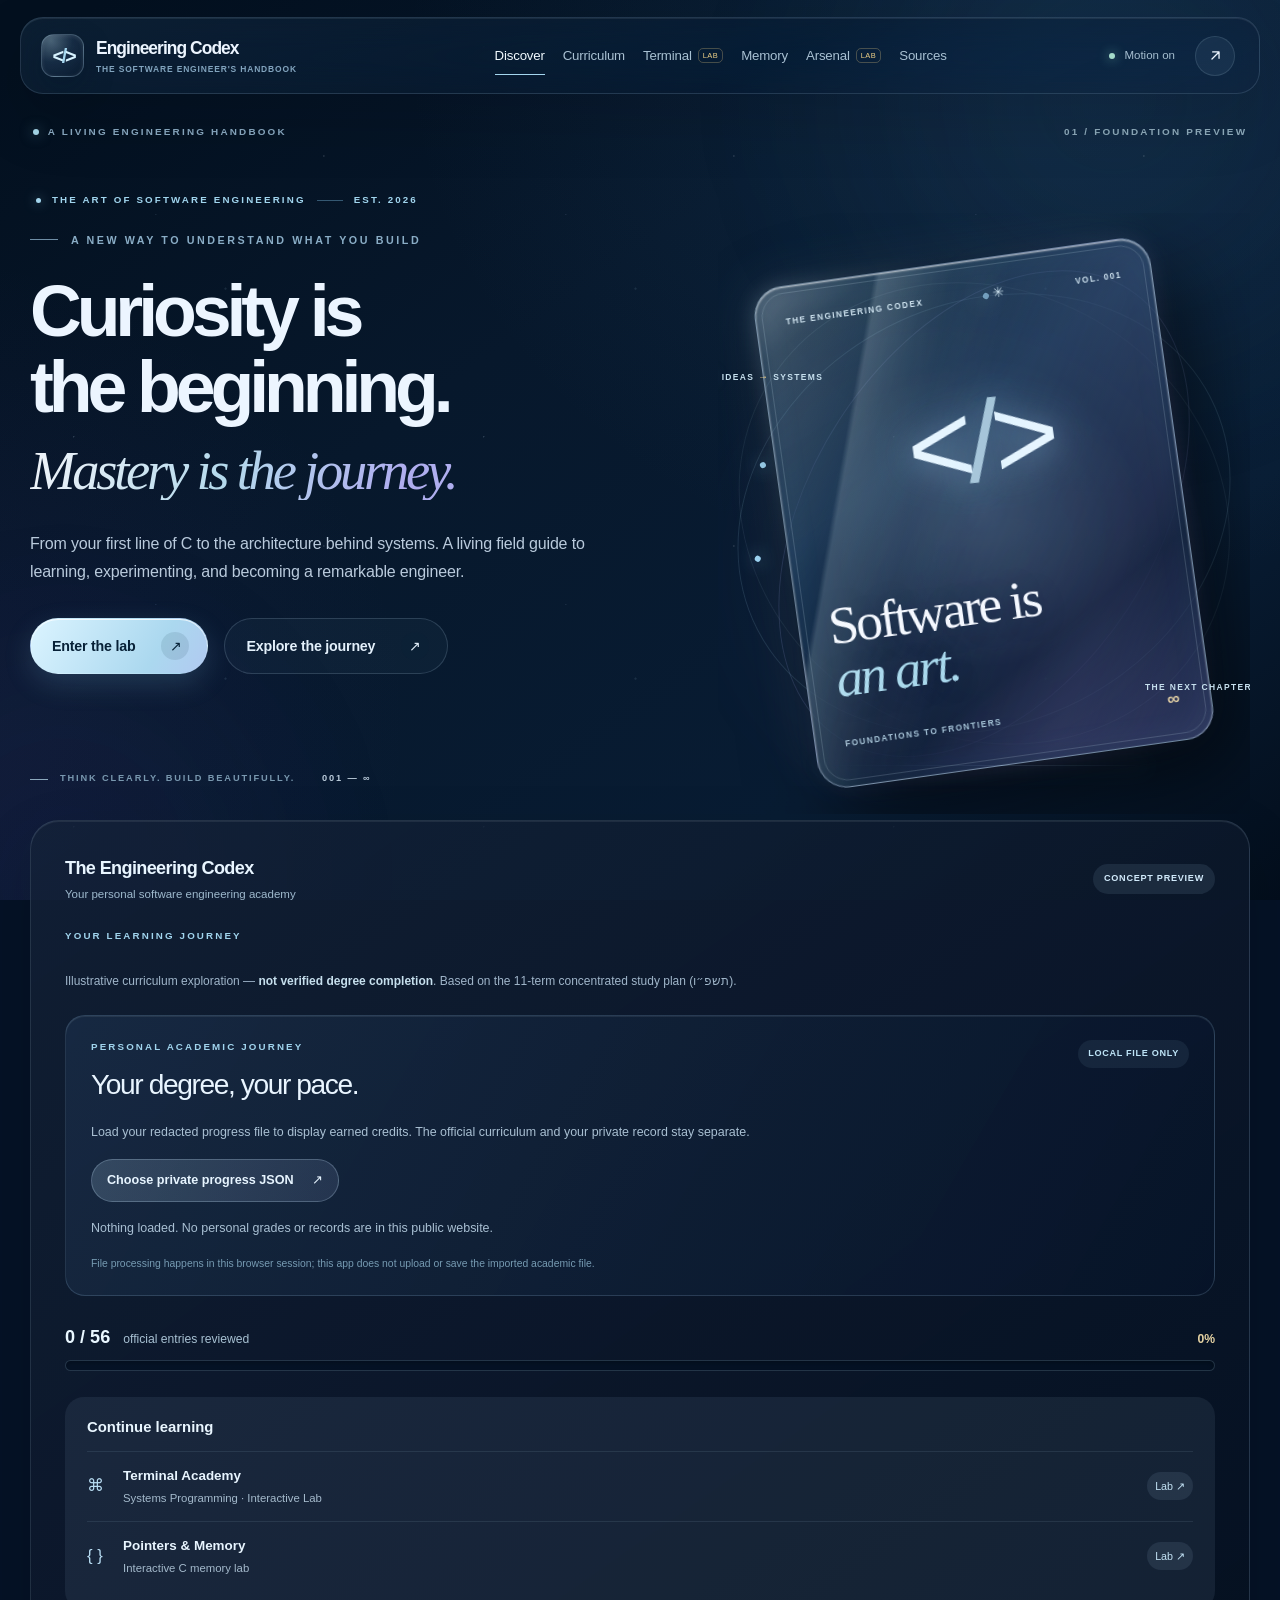
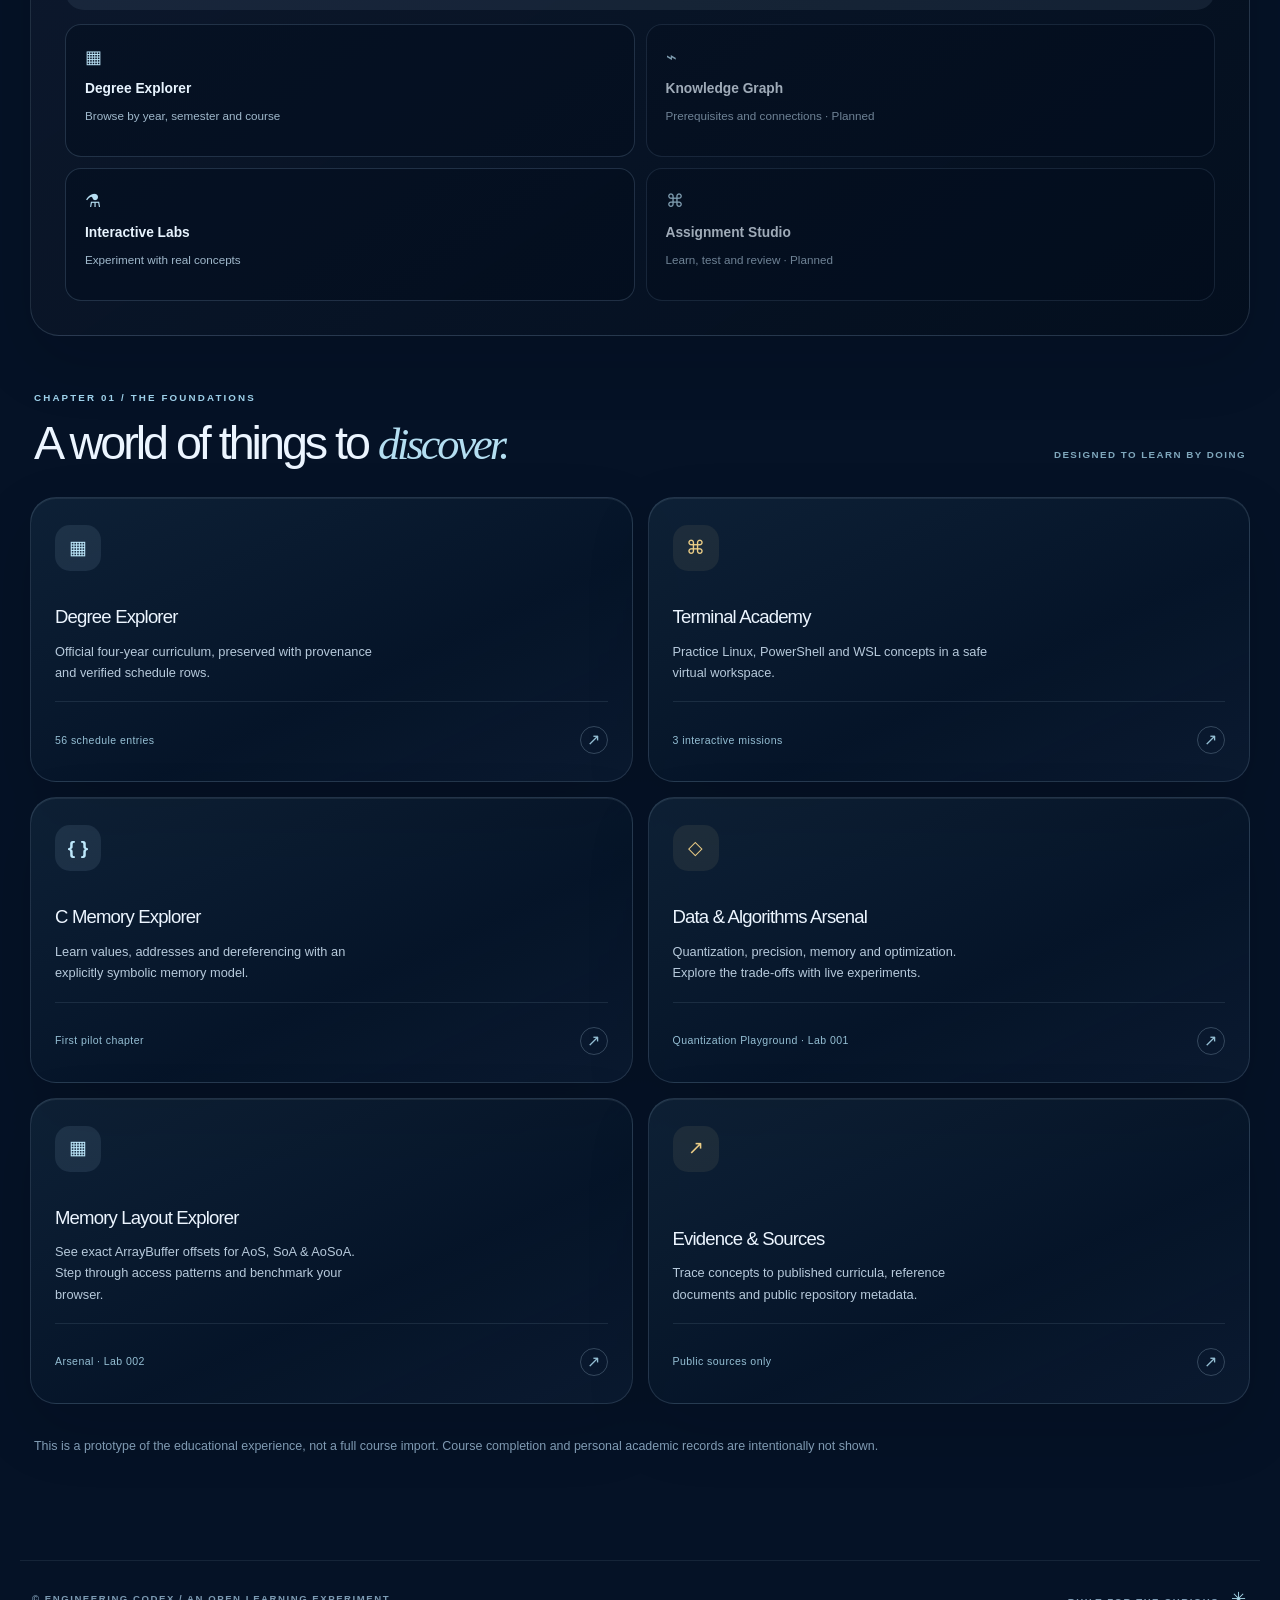
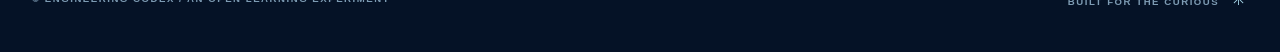
==== commit 04cdd25a: "feat(arsenal): integrate Memory Lab 002 with Codex navigation, build and documentation" ====
--- a/index.html
+++ b/index.html
@@ -116,6 +116,7 @@
             <button type="button" class="feature-card glass reveal" data-goto="terminal"><span class="card-icon yellow">⌘</span><span class="feature-title">Terminal Academy</span><span class="feature-desc">Practice Linux, PowerShell and WSL concepts in a safe virtual workspace.</span><span class="feature-bottom"><span>3 interactive missions</span><span>↗</span></span></button>
             <button type="button" class="feature-card glass reveal" data-goto="pointers"><span class="card-icon">{ }</span><span class="feature-title">C Memory Explorer</span><span class="feature-desc">Learn values, addresses and dereferencing with an explicitly symbolic memory model.</span><span class="feature-bottom"><span>First pilot chapter</span><span>↗</span></span></button>
             <a href="./labs/quantization/" class="feature-card glass reveal" style="text-decoration:none"><span class="card-icon yellow">◇</span><span class="feature-title">Data & Algorithms Arsenal</span><span class="feature-desc">Quantization, precision, memory and optimization. Explore the trade-offs with live experiments.</span><span class="feature-bottom"><span>Quantization Playground · Lab 001</span><span>↗</span></span></a>
+            <a href="./labs/memory-layout/" class="feature-card glass reveal" style="text-decoration:none"><span class="card-icon">▦</span><span class="feature-title">Memory Layout Explorer</span><span class="feature-desc">See exact ArrayBuffer offsets for AoS, SoA &amp; AoSoA. Step through access patterns and benchmark your browser.</span><span class="feature-bottom"><span>Arsenal · Lab 002</span><span>↗</span></span></a>
             <button type="button" class="feature-card glass reveal" data-goto="sources"><span class="card-icon yellow">↗</span><span class="feature-title">Evidence & Sources</span><span class="feature-desc">Trace concepts to published curricula, reference documents and public repository metadata.</span><span class="feature-bottom"><span>Public sources only</span><span>↗</span></span></button>
           </div>
           <div class="footnote">This is a prototype of the educational experience, not a full course import. Course completion and personal academic records are intentionally not shown.</div>
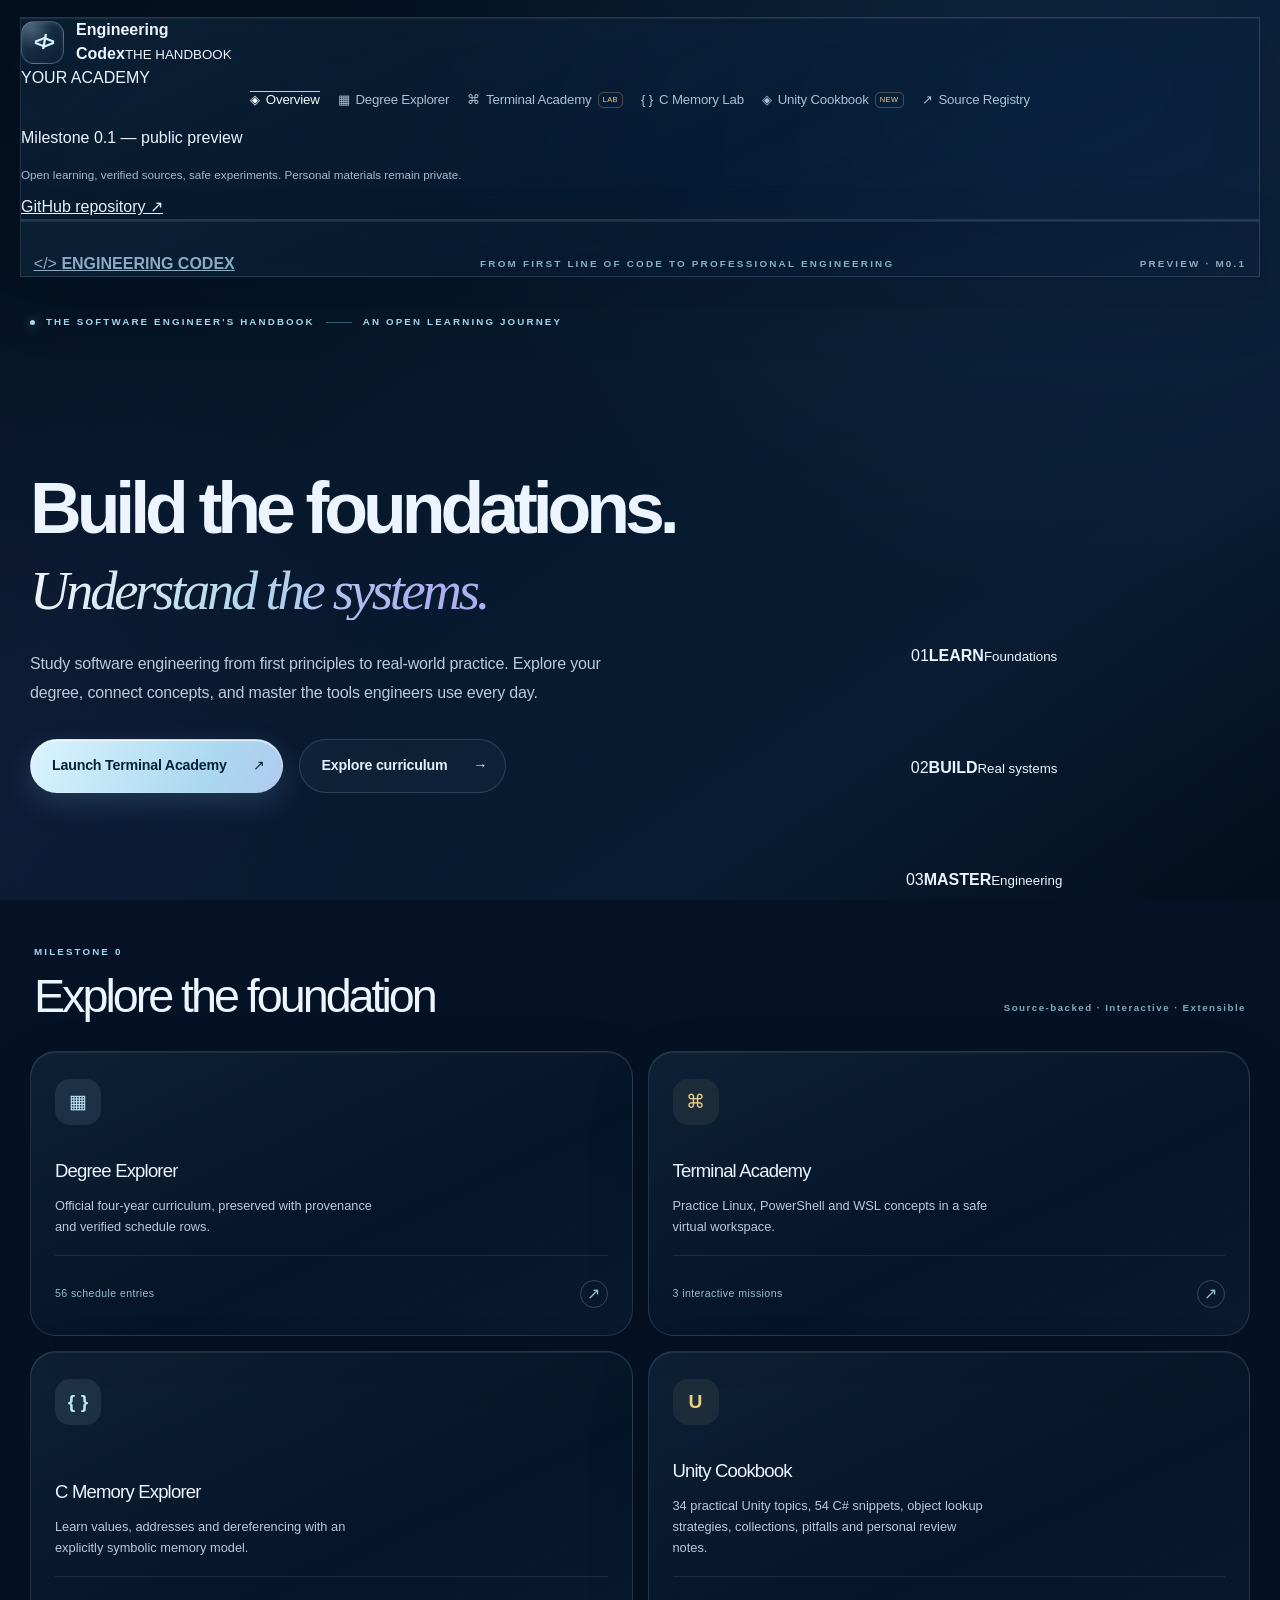
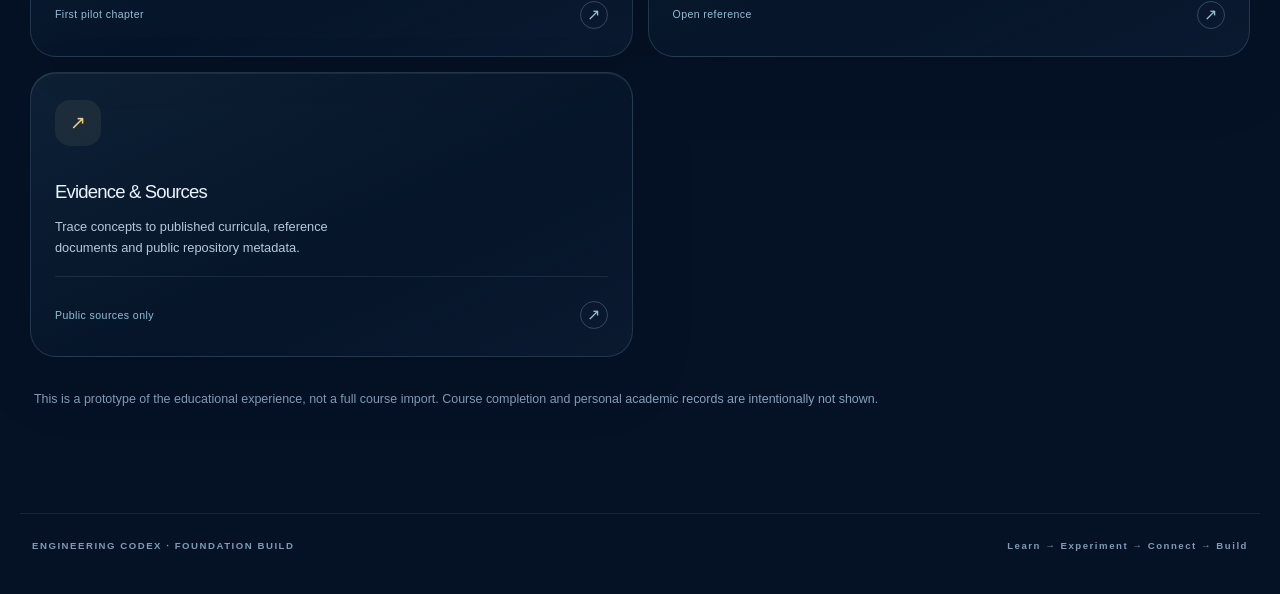
==== commit 427756c7: "feat(codex): link Unity Cookbook from navigation and home" ====
--- a/index.html
+++ b/index.html
@@ -3,121 +3,62 @@
 <head>
   <meta charset="UTF-8" />
   <meta name="viewport" content="width=device-width, initial-scale=1" />
-  <meta name="theme-color" content="#051226" />
+  <meta name="theme-color" content="#0c0b19" />
   <meta name="description" content="Engineering Codex: a source-backed software engineering handbook with interactive labs, courses and practical terminal challenges." />
   <title>Engineering Codex · The Software Engineer's Handbook</title>
   <link rel="stylesheet" href="./styles.css" />
   <script type="module" src="./src/app.mjs"></script>
-<!-- Atelier R1 review prototype. -->
 </head>
 <body>
-  <div class="ambient" aria-hidden="true"><div class="ambient-aurora aurora-a"></div><div class="ambient-aurora aurora-b"></div><div class="ambient-stars"></div></div>
-  <a class="skip-link" href="#main">Skip to content</a>
+  <div class="ambient" aria-hidden="true"></div>
   <div class="app-shell">
-    <header class="masthead glass" id="masthead">
-      <a class="brand" href="#home" data-nav="home" aria-label="Engineering Codex · Home">
-        <span class="brand-symbol" aria-hidden="true"><span class="brand-chevron">&lt;</span><span class="brand-center">/</span><span class="brand-chevron">&gt;</span></span>
-        <span class="brand-type"><strong>Engineering Codex</strong><small>THE SOFTWARE ENGINEER'S HANDBOOK</small></span>
-      </a>
-      <nav class="nav-list" aria-label="Primary navigation">
-        <a href="#home" class="nav-link active" data-nav="home">Discover</a>
-        <a href="#curriculum" class="nav-link" data-nav="curriculum">Curriculum</a>
-        <a href="#terminal" class="nav-link" data-nav="terminal">Terminal <span class="nav-new">LAB</span></a>
-        <a href="#pointers" class="nav-link" data-nav="pointers">Memory</a>
-        <a href="./labs/quantization/" class="nav-link">Arsenal <span class="nav-new">LAB</span></a>
-        <a href="#sources" class="nav-link" data-nav="sources">Sources</a>
+    <aside class="sidebar glass" aria-label="Primary navigation">
+      <a class="brand" href="#home" data-nav="home"><span class="brand-symbol">&lt;/&gt;</span><span><strong>Engineering<br />Codex</strong><small>THE HANDBOOK</small></span></a>
+      <div class="sidebar-section-label">YOUR ACADEMY</div>
+      <nav class="nav-list" aria-label="Sections">
+        <a href="#home" class="nav-link active" data-nav="home"><span>◈</span> Overview</a>
+        <a href="#curriculum" class="nav-link" data-nav="curriculum"><span>▦</span> Degree Explorer</a>
+        <a href="#terminal" class="nav-link" data-nav="terminal"><span>⌘</span> Terminal Academy <span class="nav-new">LAB</span></a>
+        <a href="#pointers" class="nav-link" data-nav="pointers"><span>{ }</span> C Memory Lab</a>
+        <a href="./unity-cookbook/" class="nav-link"><span>◈</span> Unity Cookbook <span class="nav-new">NEW</span></a>
+        <a href="#sources" class="nav-link" data-nav="sources"><span>↗</span> Source Registry</a>
       </nav>
-      <div class="masthead-actions">
-        <button class="motion-toggle" id="motion-toggle" type="button" aria-pressed="false" aria-label="Pause decorative animations" title="Pause decorative animations">
-          <span class="motion-toggle-led" aria-hidden="true"></span><span class="motion-label">Motion on</span>
-        </button>
-        <a class="github-link" href="https://github.com/DorManDel/The-Software-Engineer-s-Handbook" target="_blank" rel="noopener noreferrer" aria-label="Open Engineering Codex on GitHub" title="View source on GitHub">
-          <svg aria-hidden="true" viewBox="0 0 24 24" fill="none" stroke="currentColor" stroke-width="1.8" stroke-linecap="round" stroke-linejoin="round"><path d="M7 17 17 7M8 7h9v9"/></svg>
-        </a>
+      <div class="sidebar-bottom">
+        <p class="sidebar-note"><span class="status-dot"></span> Milestone 0.1 — public preview</p>
+        <p class="muted tiny">Open learning, verified sources, safe experiments. Personal materials remain private.</p>
+        <a href="https://github.com/DorManDel/The-Software-Engineer-s-Handbook" target="_blank" rel="noopener noreferrer" class="repo-link">GitHub repository ↗</a>
       </div>
-    </header>
+    </aside>
+
     <div class="main-area">
-      <div class="topbar">
-        <span class="topbar-text"><span class="topbar-light"></span> A LIVING ENGINEERING HANDBOOK</span>
-        <span class="top-tag">01 / FOUNDATION PREVIEW</span>
-      </div>
+      <header class="topbar glass">
+        <a href="#home" class="mobile-brand">&lt;/&gt; <strong>ENGINEERING CODEX</strong></a>
+        <div class="topbar-text">FROM FIRST LINE OF CODE TO PROFESSIONAL ENGINEERING</div>
+        <span class="top-tag">PREVIEW · M0.1</span>
+      </header>
       <main id="main" tabindex="-1">
         <section class="view active" id="view-home" aria-labelledby="home-title">
-          <div class="hero-intro">
-            <span class="eyebrow"><span class="accent-dot"></span> THE ART OF SOFTWARE ENGINEERING <span class="eyebrow-line"></span> EST. 2026</span>
-          </div>
-          <div class="hero" id="hero">
+          <div class="eyebrow"><span class="accent-dot"></span> THE SOFTWARE ENGINEER'S HANDBOOK <span class="eyebrow-line"></span> AN OPEN LEARNING JOURNEY</div>
+          <div class="hero">
             <div class="hero-copy">
-              <div class="hero-overline"><span class="hero-overline-bar"></span> A NEW WAY TO UNDERSTAND WHAT YOU BUILD</div>
-              <h1 id="home-title">Curiosity is<br/>the beginning.<br/><em>Mastery is the journey.</em></h1>
-              <p>From your first line of C to the architecture behind systems. A living field guide to learning, experimenting, and becoming a remarkable engineer.</p>
-              <div class="button-row">
-                <button type="button" class="button primary" data-goto="terminal"><span>Enter the lab</span><span class="button-arrow" aria-hidden="true">↗</span></button>
-                <button type="button" class="button ghost" data-goto="curriculum"><span>Explore the journey</span><span class="button-arrow" aria-hidden="true">↗</span></button>
-              </div>
-              <div class="hero-footline"><span class="hero-foot-dash"></span><span>THINK CLEARLY. BUILD BEAUTIFULLY.</span><span class="hero-foot-index">001 — ∞</span></div>
+              <h1 id="home-title">Build the foundations.<br /><em>Understand the systems.</em></h1>
+              <p>Study software engineering from first principles to real-world practice. Explore your degree, connect concepts, and master the tools engineers use every day.</p>
+              <div class="button-row"><button type="button" class="button primary" data-goto="terminal">Launch Terminal Academy <span>↗</span></button><button type="button" class="button ghost" data-goto="curriculum">Explore curriculum <span>→</span></button></div>
             </div>
-            <div class="hero-art" id="hero-art" aria-label="Animated three-dimensional engineering codex sculpture" role="img">
-              <div class="art-aura"></div>
-              <div class="art-orbit art-orbit-one"></div><div class="art-orbit art-orbit-two"></div><div class="art-orbit art-orbit-three"></div>
-              <div class="art-studio" id="art-studio">
-                <div class="studio-reflection"></div>
-                <span class="studio-topline">THE ENGINEERING CODEX <span>✳</span> VOL. 001</span>
-                <div class="studio-emblem" aria-hidden="true"><span>&lt;</span><span class="emblem-slash">/</span><span>&gt;</span></div>
-                <span class="studio-title">Software is<br/><i>an art.</i></span>
-                <div class="studio-bottomline"><span>FOUNDATIONS TO FRONTIERS</span><span>∞</span></div>
-              </div>
-              <div class="art-caption art-caption-left"><span class="caption-point"></span><span>IDEAS <b>→</b> SYSTEMS</span></div>
-              <div class="art-caption art-caption-right"><span>THE NEXT CHAPTER</span><span class="caption-point"></span></div>
-              <div class="art-light-trace"></div>
+            <div class="hero-art" aria-hidden="true">
+              <div class="orbit orbit-a"></div><div class="orbit orbit-b"></div><div class="orb"></div>
+              <div class="float-card float-one"><span>01</span><strong>LEARN</strong><small>Foundations</small></div>
+              <div class="float-card float-two"><span>02</span><strong>BUILD</strong><small>Real systems</small></div>
+              <div class="float-card float-three"><span>03</span><strong>MASTER</strong><small>Engineering</small></div>
             </div>
           </div>
-
-
-          <section class="academy-overview glass reveal" aria-label="Engineering Codex academy overview">
-            <div class="academy-heading"><div><strong>The Engineering Codex</strong><small>Your personal software engineering academy</small></div><span class="academy-pill">CONCEPT PREVIEW</span></div>
-            <div class="eyebrow">YOUR LEARNING JOURNEY</div>
-            <div class="academy-years" id="academy-years" aria-label="Explore academic years"></div>
-            <p class="academy-disclaimer">Illustrative curriculum exploration — <strong>not verified degree completion</strong>. Based on the 11-term concentrated study plan (תשפ״ו).</p>
-            <section class="private-degree-panel" aria-label="Private earned-credit progress">
-              <div class="private-degree-header"><div><span class="eyebrow">PERSONAL ACADEMIC JOURNEY</span><h3>Your degree, your pace.</h3></div><span class="private-degree-tag">LOCAL FILE ONLY</span></div>
-              <p>Load your redacted progress file to display earned credits. The official curriculum and your private record stay separate.</p>
-              <div class="private-degree-controls">
-                <label for="private-progress-input" class="private-progress-label">Choose private progress JSON <span aria-hidden="true">↗</span></label>
-                <input type="file" id="private-progress-input" accept=".json,application/json" aria-label="Load private progress JSON"/>
-                <button type="button" id="private-progress-clear" class="private-clear" hidden>Clear</button>
-              </div>
-              <div class="private-degree-results" id="private-progress-results" hidden>
-                <div class="private-credit-row"><strong id="private-credit-count">— / 160</strong><span id="private-credit-percent">—</span></div>
-                <div class="progress-track progress-track-large" id="private-progress-track" role="progressbar" aria-label="Credits earned against degree plan" aria-valuenow="0" aria-valuemin="0" aria-valuemax="160"><span class="progress-fill" id="private-progress-fill"></span></div>
-                <p id="private-progress-remainder" class="private-progress-remainder"></p>
-                <div id="private-progress-years" class="private-year-summaries"></div>
-              </div>
-              <p id="private-progress-message" role="status" class="private-progress-message">Nothing loaded. No personal grades or records are in this public website.</p>
-              <small class="private-progress-privacy">File processing happens in this browser session; this app does not upload or save the imported academic file.</small>
-            </section>
-            <div class="academy-meter"><strong id="explored-count">0 / 56</strong><span>official entries reviewed</span><span id="explored-percent">0%</span></div>
-            <div class="progress-track progress-track-large" id="explored-progress-track" role="progressbar" aria-label="Official curriculum entries reviewed" aria-valuenow="0" aria-valuemin="0" aria-valuemax="56"><span class="progress-fill" id="explored-progress-fill"></span></div>
-            <div class="academy-continue">
-              <strong>Continue learning</strong>
-              <button type="button" data-goto="terminal" class="academy-learning-row"><span aria-hidden="true">⌘</span><span><strong>Terminal Academy</strong><small>Systems Programming · Interactive Lab</small></span><span>Lab ↗</span></button>
-              <button type="button" data-goto="pointers" class="academy-learning-row"><span aria-hidden="true">{ }</span><span><strong>Pointers &amp; Memory</strong><small>Interactive C memory lab</small></span><span>Lab ↗</span></button>
-            </div>
-            <div class="academy-shortcuts">
-              <button type="button" data-goto="curriculum" class="academy-shortcut"><span aria-hidden="true">▦</span><strong>Degree Explorer</strong><small>Browse by year, semester and course</small></button>
-              <article class="academy-shortcut is-planned"><span aria-hidden="true">⌁</span><strong>Knowledge Graph</strong><small>Prerequisites and connections · Planned</small></article>
-              <button type="button" data-goto="terminal" class="academy-shortcut"><span aria-hidden="true">⚗</span><strong>Interactive Labs</strong><small>Experiment with real concepts</small></button>
-              <article class="academy-shortcut is-planned"><span aria-hidden="true">⌘</span><strong>Assignment Studio</strong><small>Learn, test and review · Planned</small></article>
-            </div>
-          </section>
-          <div class="section-title"><div><span class="eyebrow">CHAPTER 01 / THE FOUNDATIONS</span><h2>A world of things to <em>discover.</em></h2></div><span class="muted small">DESIGNED TO LEARN BY DOING</span></div>
+          <div class="section-title"><div><span class="eyebrow">MILESTONE 0</span><h2>Explore the foundation</h2></div><span class="muted small">Source-backed · Interactive · Extensible</span></div>
           <div class="feature-grid">
-            <button type="button" class="feature-card glass reveal" data-goto="curriculum"><span class="card-icon">▦</span><span class="feature-title">Degree Explorer</span><span class="feature-desc">Official four-year curriculum, preserved with provenance and verified schedule rows.</span><span class="feature-bottom"><span id="course-stat">56 schedule entries</span><span>↗</span></span></button>
-            <button type="button" class="feature-card glass reveal" data-goto="terminal"><span class="card-icon yellow">⌘</span><span class="feature-title">Terminal Academy</span><span class="feature-desc">Practice Linux, PowerShell and WSL concepts in a safe virtual workspace.</span><span class="feature-bottom"><span>3 interactive missions</span><span>↗</span></span></button>
-            <button type="button" class="feature-card glass reveal" data-goto="pointers"><span class="card-icon">{ }</span><span class="feature-title">C Memory Explorer</span><span class="feature-desc">Learn values, addresses and dereferencing with an explicitly symbolic memory model.</span><span class="feature-bottom"><span>First pilot chapter</span><span>↗</span></span></button>
-            <a href="./labs/quantization/" class="feature-card glass reveal" style="text-decoration:none"><span class="card-icon yellow">◇</span><span class="feature-title">Data & Algorithms Arsenal</span><span class="feature-desc">Quantization, precision, memory and optimization. Explore the trade-offs with live experiments.</span><span class="feature-bottom"><span>Quantization Playground · Lab 001</span><span>↗</span></span></a>
-            <a href="./labs/memory-layout/" class="feature-card glass reveal" style="text-decoration:none"><span class="card-icon">▦</span><span class="feature-title">Memory Layout Explorer</span><span class="feature-desc">See exact ArrayBuffer offsets for AoS, SoA &amp; AoSoA. Step through access patterns and benchmark your browser.</span><span class="feature-bottom"><span>Arsenal · Lab 002</span><span>↗</span></span></a>
-            <button type="button" class="feature-card glass reveal" data-goto="sources"><span class="card-icon yellow">↗</span><span class="feature-title">Evidence & Sources</span><span class="feature-desc">Trace concepts to published curricula, reference documents and public repository metadata.</span><span class="feature-bottom"><span>Public sources only</span><span>↗</span></span></button>
+            <button type="button" class="feature-card glass" data-goto="curriculum"><span class="card-icon">▦</span><span class="feature-title">Degree Explorer</span><span class="feature-desc">Official four-year curriculum, preserved with provenance and verified schedule rows.</span><span class="feature-bottom"><span id="course-stat">56 schedule entries</span><span>↗</span></span></button>
+            <button type="button" class="feature-card glass" data-goto="terminal"><span class="card-icon yellow">⌘</span><span class="feature-title">Terminal Academy</span><span class="feature-desc">Practice Linux, PowerShell and WSL concepts in a safe virtual workspace.</span><span class="feature-bottom"><span>3 interactive missions</span><span>↗</span></span></button>
+            <button type="button" class="feature-card glass" data-goto="pointers"><span class="card-icon">{ }</span><span class="feature-title">C Memory Explorer</span><span class="feature-desc">Learn values, addresses and dereferencing with an explicitly symbolic memory model.</span><span class="feature-bottom"><span>First pilot chapter</span><span>↗</span></span></button>
+            <a href="./unity-cookbook/" class="feature-card glass" style="text-decoration:none"><span class="card-icon yellow">U</span><span class="feature-title">Unity Cookbook</span><span class="feature-desc">34 practical Unity topics, 54 C# snippets, object lookup strategies, collections, pitfalls and personal review notes.</span><span class="feature-bottom"><span>Open reference</span><span>↗</span></span></a>
+            <button type="button" class="feature-card glass" data-goto="sources"><span class="card-icon yellow">↗</span><span class="feature-title">Evidence & Sources</span><span class="feature-desc">Trace concepts to published curricula, reference documents and public repository metadata.</span><span class="feature-bottom"><span>Public sources only</span><span>↗</span></span></button>
           </div>
           <div class="footnote">This is a prototype of the educational experience, not a full course import. Course completion and personal academic records are intentionally not shown.</div>
         </section>
@@ -126,21 +67,15 @@
           <div class="eyebrow">DEGREE EXPLORER / OFFICIAL CURRICULUM</div>
           <h1 id="curriculum-title">The four-year <em>learning map.</em></h1>
           <p class="section-lead">Browse Shenkar's published Software Engineering schedule. Entries may repeat across semesters and do not assert personal completion.</p>
-          <div class="plan-switch" role="group" aria-label="Choose official study plan"><button class="plan-option selected" type="button" data-plan="concentrated" aria-pressed="true">Concentrated · A/B/Summer</button><button class="plan-option" type="button" data-plan="standard" aria-pressed="false">Other published A/B plan</button></div>
-          <p id="plan-description" class="plan-description">תשפ״ו concentrated track: 11 terms and 160 credits. Preparatory courses may be taken before the first semester.</p>
-          <div class="curriculum-progress-row">
-            <div><strong id="curriculum-explored-count">0 / 56 reviewed</strong><span>Tap “Mark reviewed” on any entry to update your exploration progress</span></div>
-            <div class="progress-track" id="curriculum-progress-track" role="progressbar" aria-label="Official curriculum entries reviewed" aria-valuenow="0" aria-valuemin="0" aria-valuemax="56"><span class="progress-fill" id="curriculum-progress-fill"></span></div>
-          </div>
           <div class="toolbar glass"><div class="year-filter" id="year-filter" role="group" aria-label="Academic year"><button class="filter-btn selected" data-year="all">All years</button><button class="filter-btn" data-year="1">Year 1</button><button class="filter-btn" data-year="2">Year 2</button><button class="filter-btn" data-year="3">Year 3</button><button class="filter-btn" data-year="4">Year 4</button></div><label class="search-field"><span aria-hidden="true">⌕</span><span class="sr-only">Search courses</span><input id="course-search" type="search" placeholder="Find a course…" /></label></div>
           <div id="curriculum-count" class="muted small result-count" aria-live="polite"></div>
           <div id="curriculum-list" class="curriculum-list"></div>
-          <p class="footnote">Official reference: <a id="curriculum-source-link" href="https://drive.google.com/file/d/173e0wkqMZiDlLUM-UGJfoFMyo_X_N7vT/view?usp=sharing" target="_blank" rel="noopener noreferrer">Concentrated track PDF (תשפ״ו) ↗</a>. English titles are editorial translations. This is not your personal transcript.</p>
+          <p class="footnote">Official curriculum source: <a href="https://www.shenkar.ac.il/engineering/bachelors/software_engineering/curriculum/" target="_blank" rel="noopener noreferrer">Shenkar Software Engineering B.Sc. ↗</a>. English titles are editorial translations.</p>
         </section>
 
         <section class="view" id="view-terminal" aria-labelledby="terminal-title">
           <div class="eyebrow">INTERACTIVE LAB 001 / SYSTEMS PROGRAMMING</div>
-          <h1 id="terminal-title">The <em>Terminal Studio.</em></h1>
+          <h1 id="terminal-title">The <em>Terminal Academy.</em></h1>
           <p class="section-lead">Learn by doing. Switch between modeled Ubuntu (WSL) and PowerShell, navigate a virtual filesystem, and complete authentic-feeling exercises.</p>
           <div class="notice"><strong>SIMULATION ONLY</strong><span>No real shell commands are executed. Files exist only in the browser's in-memory lesson state. This is a teaching subset, not full Bash or PowerShell.</span></div>
           <div class="terminal-header-tools"><div class="mode-tabs" role="group" aria-label="Simulated terminal environment"><button type="button" data-mode="linux" class="mode-btn selected">Ubuntu / WSL</button><button type="button" data-mode="powershell" class="mode-btn">PowerShell</button></div><button type="button" class="button small ghost" id="terminal-reset">↺ Reset environment</button></div>
@@ -156,8 +91,6 @@
               <select id="challenge-select" aria-label="Choose terminal mission"></select>
               <h2 id="mission-heading">Linux: explore and organize</h2>
               <p id="mission-description" class="muted small"></p>
-              <div class="mission-progress-heading"><span>Mission progress</span><span id="mission-progress-percent">0%</span></div>
-              <div class="progress-track mission-progress-track" id="mission-progress-track" role="progressbar" aria-label="Completed steps in selected terminal mission" aria-valuenow="0" aria-valuemin="0" aria-valuemax="3"><span class="progress-fill" id="mission-progress-fill"></span></div>
               <div id="challenge-steps" class="challenge-steps" aria-live="polite"></div>
               <details class="hint"><summary>Need a hint?</summary><code id="mission-hint"></code></details>
               <div class="field-label">TRY A COMMAND</div>
@@ -172,7 +105,7 @@
 
         <section class="view" id="view-pointers" aria-labelledby="pointers-title">
           <div class="eyebrow">INTERACTIVE LAB 002 / C PROGRAMMING</div>
-          <h1 id="pointers-title">Memory, <em>made tangible.</em></h1>
+          <h1 id="pointers-title">Pointers, <em>made visible.</em></h1>
           <p class="section-lead">A variable stores a value. A pointer stores an address that can designate an object. Explore their relationship without touching real process memory.</p>
           <div class="notice"><strong>SYMBOLIC MEMORY</strong><span>The illustrative address <code>0x1000</code> is not a true machine address; the model demonstrates pointer semantics.</span></div>
           <div class="pointer-layout"><div class="glass pointer-panel"><div class="field-label">MEMORY SNAPSHOT · STATIC TEACHING MODEL</div><div class="memory-cards"><div class="memory-cell"><span>OBJECT · x</span><strong id="pointer-value">42</strong><code>0x1000</code></div><div class="pointer-arrow" id="pointer-arrow">↔</div><div class="memory-cell accent-cell"><span>POINTER · ptr</span><strong id="pointer-address">0x1000</strong><code id="dereference-label">*ptr = 42</code></div></div><label class="field-label" for="value-slider">Change x: <output id="slider-value">42</output></label><input id="value-slider" type="range" min="0" max="100" value="42" /><label class="checkline"><input type="checkbox" id="pointer-connected" checked /> ptr points to x</label></div><div class="glass pointer-panel"><div class="field-label">LIVE-GENERATED C CODE</div><pre id="pointer-code" class="code-pane"></pre><div class="field-label">KNOWLEDGE CHECK</div><p class="small">When x changes, what does <code>*ptr</code> read, assuming ptr still points to x?</p><div class="quiz-row"><button class="quiz-button" data-answer="old">The old value</button><button class="quiz-button" data-answer="current">The current value</button></div><p id="quiz-feedback" class="muted small" role="status"></p></div></div>
@@ -181,15 +114,15 @@
 
         <section class="view" id="view-sources" aria-labelledby="sources-title">
           <div class="eyebrow">SOURCE REGISTRY / PUBLIC EVIDENCE ONLY</div>
-          <h1 id="sources-title">Knowledge with <em>provenance.</em></h1>
+          <h1 id="sources-title">Learn with <em>traceable evidence.</em></h1>
           <p class="section-lead">Public source references only. A discovered repository isn't equivalent to a verified chapter; content review and redistribution permissions are separate checks.</p>
           <div id="sources-count" class="muted result-count"></div>
           <div class="source-grid" id="source-grid"></div>
           <p class="footnote">Private class folders, personal transcript, restricted lecture PDFs and local inventories are intentionally excluded from this public preview.</p>
         </section>
       </main>
-      <footer class="footer"><span>© ENGINEERING CODEX / AN OPEN LEARNING EXPERIMENT</span><span>BUILT FOR THE CURIOUS <span class="footer-spark">✳</span></span></footer>
+      <footer class="footer"><span>ENGINEERING CODEX · FOUNDATION BUILD</span><span>Learn → Experiment → Connect → Build</span></footer>
     </div>
   </div>
 </body>
-</html>
+</html>
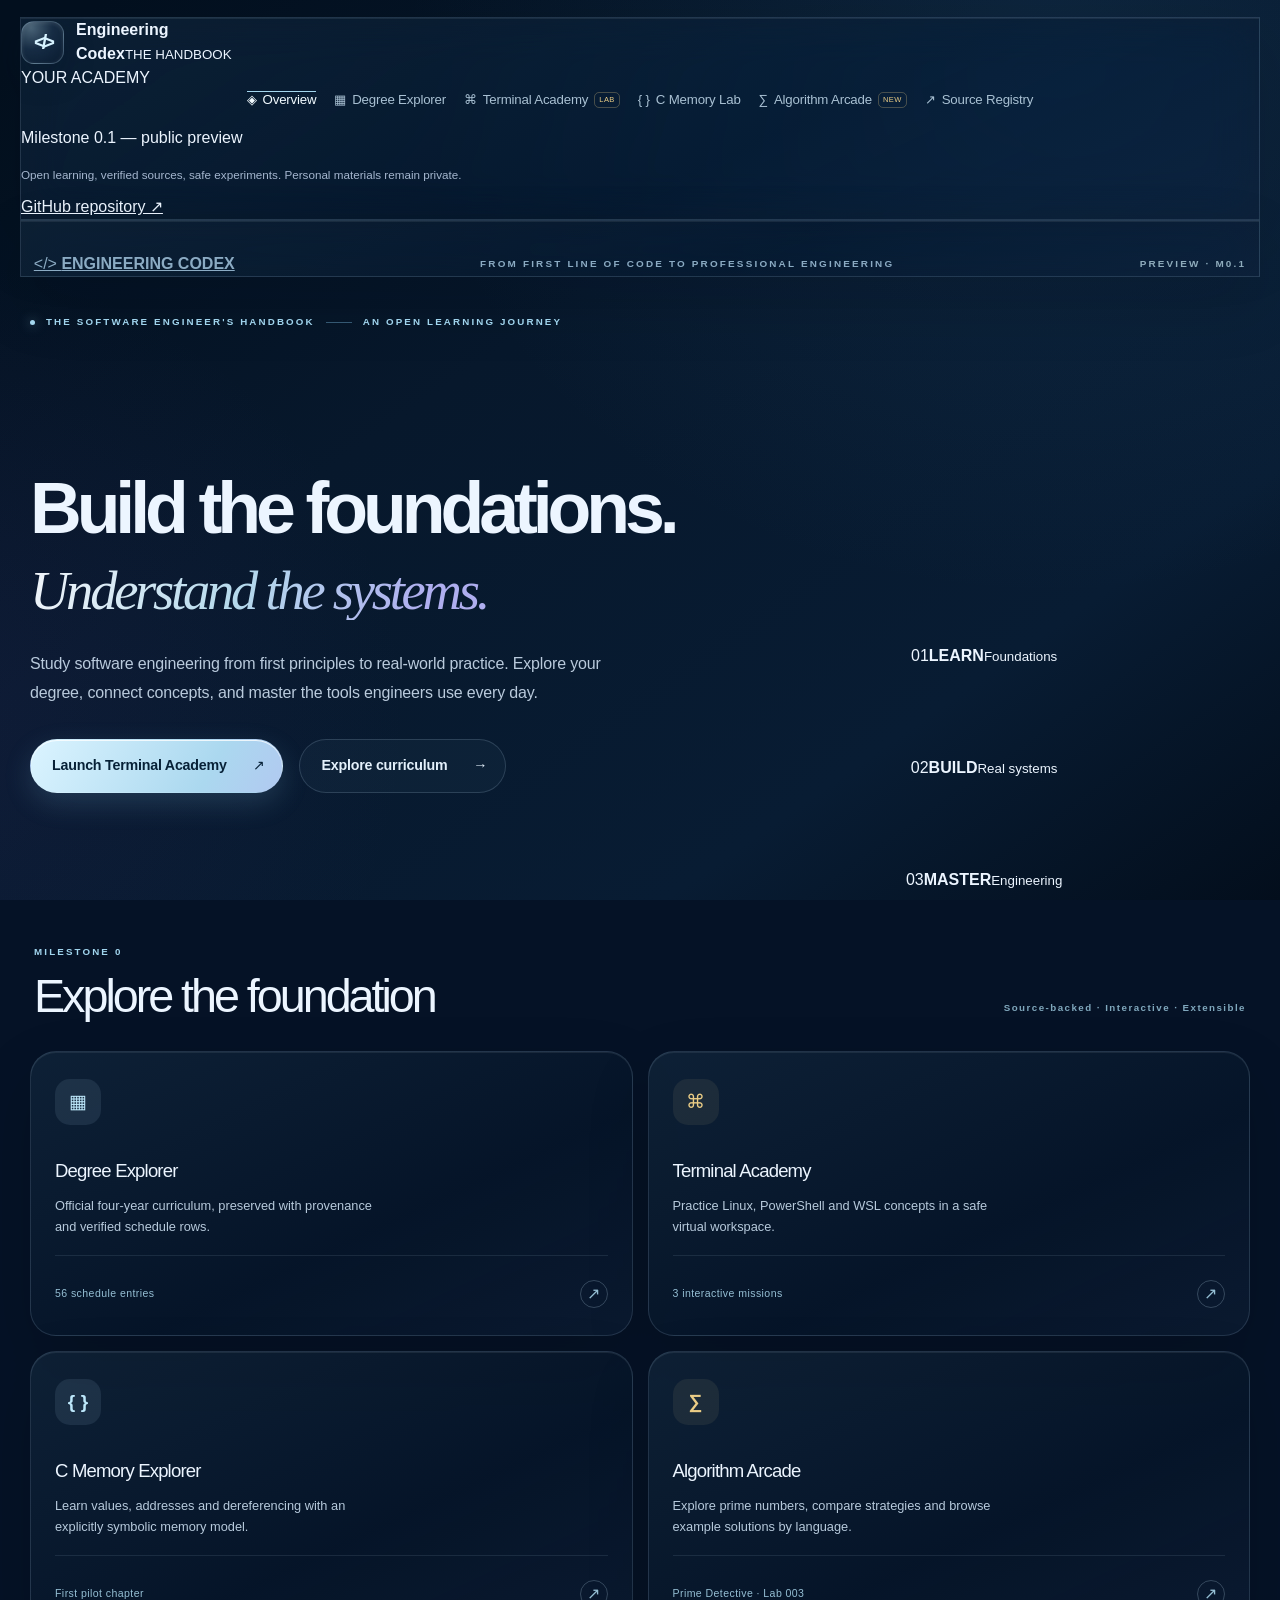
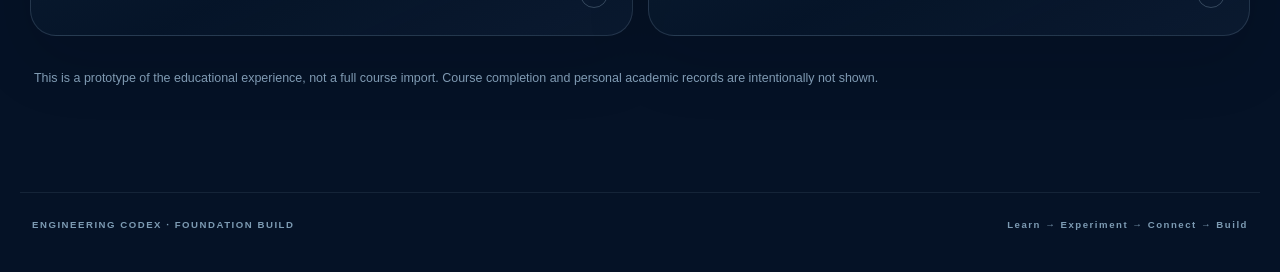
==== commit dda43ba5: "feat(arcade): integrate Prime Detective and Language Explorer into handbook" ====
--- a/index.html
+++ b/index.html
@@ -20,7 +20,7 @@
         <a href="#curriculum" class="nav-link" data-nav="curriculum"><span>▦</span> Degree Explorer</a>
         <a href="#terminal" class="nav-link" data-nav="terminal"><span>⌘</span> Terminal Academy <span class="nav-new">LAB</span></a>
         <a href="#pointers" class="nav-link" data-nav="pointers"><span>{ }</span> C Memory Lab</a>
-        <a href="./unity-cookbook/" class="nav-link"><span>◈</span> Unity Cookbook <span class="nav-new">NEW</span></a>
+        <a href="#arcade" class="nav-link" data-nav="arcade"><span>∑</span> Algorithm Arcade <span class="nav-new">NEW</span></a>
         <a href="#sources" class="nav-link" data-nav="sources"><span>↗</span> Source Registry</a>
       </nav>
       <div class="sidebar-bottom">
@@ -57,8 +57,7 @@
             <button type="button" class="feature-card glass" data-goto="curriculum"><span class="card-icon">▦</span><span class="feature-title">Degree Explorer</span><span class="feature-desc">Official four-year curriculum, preserved with provenance and verified schedule rows.</span><span class="feature-bottom"><span id="course-stat">56 schedule entries</span><span>↗</span></span></button>
             <button type="button" class="feature-card glass" data-goto="terminal"><span class="card-icon yellow">⌘</span><span class="feature-title">Terminal Academy</span><span class="feature-desc">Practice Linux, PowerShell and WSL concepts in a safe virtual workspace.</span><span class="feature-bottom"><span>3 interactive missions</span><span>↗</span></span></button>
             <button type="button" class="feature-card glass" data-goto="pointers"><span class="card-icon">{ }</span><span class="feature-title">C Memory Explorer</span><span class="feature-desc">Learn values, addresses and dereferencing with an explicitly symbolic memory model.</span><span class="feature-bottom"><span>First pilot chapter</span><span>↗</span></span></button>
-            <a href="./unity-cookbook/" class="feature-card glass" style="text-decoration:none"><span class="card-icon yellow">U</span><span class="feature-title">Unity Cookbook</span><span class="feature-desc">34 practical Unity topics, 54 C# snippets, object lookup strategies, collections, pitfalls and personal review notes.</span><span class="feature-bottom"><span>Open reference</span><span>↗</span></span></a>
-            <button type="button" class="feature-card glass" data-goto="sources"><span class="card-icon yellow">↗</span><span class="feature-title">Evidence & Sources</span><span class="feature-desc">Trace concepts to published curricula, reference documents and public repository metadata.</span><span class="feature-bottom"><span>Public sources only</span><span>↗</span></span></button>
+            <button type="button" class="feature-card glass" data-goto="arcade"><span class="card-icon yellow">∑</span><span class="feature-title">Algorithm Arcade</span><span class="feature-desc">Explore prime numbers, compare strategies and browse example solutions by language.</span><span class="feature-bottom"><span>Prime Detective · Lab 003</span><span>↗</span></span></button>
           </div>
           <div class="footnote">This is a prototype of the educational experience, not a full course import. Course completion and personal academic records are intentionally not shown.</div>
         </section>
@@ -112,6 +111,98 @@
           <p class="footnote">Chapter status: draft pilot. C17 sample code and a stronger chapter review are tracked in <code>pilot/</code>. Never dereference a null pointer.</p>
         </section>
 
+
+        <section class="view" id="view-arcade" aria-labelledby="arcade-title">
+          <div class="eyebrow">INTERACTIVE LAB 003 / ALGORITHMS & DATA STRUCTURES</div>
+          <h1 id="arcade-title">Algorithm <em>Arcade.</em></h1>
+          <p class="section-lead">Think, solve, prove, optimize, then compare implementations. One concept at a time, with visible operation counts and an expanding language dictionary.</p>
+          <div class="notice"><strong>SAFE BROWSER LAB</strong><span>The prime experiment runs a reviewed JavaScript teaching engine. C and Python snippets are copyable examples, not executed in the browser. COBOL, Assembly and other languages are roadmap entries until their examples are reviewed.</span></div>
+          <div class="alg-layout">
+            <article class="alg-panel glass">
+              <span class="eyebrow">CHALLENGE 001 / NUMBER THEORY</span>
+              <h2>Prime Detective</h2>
+              <p class="muted small">A prime is an integer greater than 1 with exactly two positive divisors: 1 and itself. Find out how many remainder checks different methods need.</p>
+              <div class="alg-controls">
+                <label class="field-label" for="prime-number">INTEGER (0–100000)</label>
+                <input id="prime-number" type="number" value="97" min="0" max="100000" step="1" inputmode="numeric" />
+                <label class="field-label" for="prime-strategy">ALGORITHM</label>
+                <select id="prime-strategy">
+                  <option value="naive">Trial division: 2 to n−1 · O(n)</option>
+                  <option value="sqrt">Square-root bound · O(√n)</option>
+                  <option value="wheel" selected>6k ± 1 candidates · O(√n)</option>
+                </select>
+              </div>
+              <div class="alg-presets">
+                <button type="button" class="chip" data-prime-example="2">2 · prime</button>
+                <button type="button" class="chip" data-prime-example="25">25 · composite</button>
+                <button type="button" class="chip" data-prime-example="49">49 · composite</button>
+                <button type="button" class="chip" data-prime-example="97">97 · prime</button>
+              </div>
+              <p id="prime-feedback" class="alg-feedback" role="status" aria-live="polite"></p>
+              <div class="alg-stats">
+                <div><span>REMAINDER CHECKS</span><strong id="prime-operations">—</strong></div>
+                <div><span>TIME (WORST CASE)</span><strong id="prime-time">—</strong></div>
+                <div><span>DIVISOR FOUND</span><strong id="prime-divisor">—</strong></div>
+              </div>
+              <div class="field-label">DIVISORS TESTED · ORDER MATTERS</div>
+              <div class="alg-trace" id="prime-trace" aria-label="Remainder check trace"></div>
+              <p class="footnote">Counters measure actual modulo operations, not milliseconds. All methods use O(1) additional algorithmic space; the trace is diagnostic UI data.</p>
+            </article>
+            <aside class="alg-panel glass">
+              <span class="eyebrow">REASONING LADDER</span>
+              <h2>From brute force to 6k ± 1</h2>
+              <ol class="alg-reasoning">
+                <li><strong>Define the edge cases.</strong> 0 and 1 are not prime. 2 and 3 are prime.</li>
+                <li><strong>Stop on the first divisor.</strong> Once n % d equals zero, n is composite.</li>
+                <li><strong>Use the square-root bound.</strong> A composite n has at least one factor at most √n.</li>
+                <li><strong>Skip known multiples.</strong> Any prime greater than 3 must be 6k − 1 or 6k + 1.</li>
+                <li><strong>Keep checking.</strong> 25 and 49 also have those forms but are not prime.</li>
+              </ol>
+              <div class="alg-mini-note"><strong>Proof prompt</strong><p>Explain why two factors cannot both be larger than √n. Then explain why 6k ± 1 is necessary, but not sufficient.</p></div>
+            </aside>
+          </div>
+          <div class="section-title"><div><span class="eyebrow">POLYGLOT STUDY</span><h2>Language Explorer</h2></div><span class="muted small">Growing catalog · honest availability labels</span></div>
+          <p class="muted small">Filter the language catalog or show only languages that have a reviewed Prime Detective example. The same stable IDs can later filter every solved problem in the library.</p>
+          <div class="alg-toolbar glass">
+            <label for="language-filter" class="sr-only">Filter languages</label>
+            <select id="language-filter">
+              <option value="all">All languages</option>
+              <option value="available">Prime example available</option>
+              <option value="planned">Planned examples</option>
+              <option value="Systems">Systems</option>
+              <option value="Web">Web</option>
+              <option value="Scripting">Scripting</option>
+              <option value="Games">Games</option>
+              <option value="JVM">JVM</option>
+              <option value="Legacy">Legacy</option>
+              <option value="Markup">Markup & styles</option>
+            </select>
+            <label for="language-search" class="sr-only">Search languages</label>
+            <input id="language-search" type="search" placeholder="Find language or concept…" />
+          </div>
+          <div id="language-list" class="alg-language-grid" aria-live="polite"></div>
+          <div id="language-code-panel" class="alg-panel glass alg-code-panel">
+            <div class="alg-code-header">
+              <div><span class="eyebrow">ONE ALGORITHM · MULTIPLE LANGUAGES</span><h3>Prime Detective source</h3></div>
+              <label for="prime-code-language" class="sr-only">Choose source language</label>
+              <select id="prime-code-language">
+                <option value="c">C17</option>
+                <option value="python">Python 3</option>
+                <option value="javascript">JavaScript</option>
+              </select>
+            </div>
+            <pre class="code-pane alg-code"><code id="prime-code"></code></pre>
+            <p class="footnote">The selected source is a reference implementation. This website does not compile or run arbitrary C, Python, COBOL or Assembly code.</p>
+          </div>
+          <div class="section-title"><div><span class="eyebrow">CONCEPT DICTIONARY · SEED</span><h2>Words behind the code</h2></div></div>
+          <div class="alg-glossary">
+            <details class="glass"><summary>Prime number</summary><p>An integer greater than 1 whose positive divisors are exactly 1 and itself.</p></details>
+            <details class="glass"><summary>Modulo / remainder</summary><p>n % d returns the remainder after integer division. Zero means d divides n exactly.</p></details>
+            <details class="glass"><summary>Loop invariant</summary><p>A statement that remains true at the relevant point of each iteration, helping to prove correctness.</p></details>
+            <details class="glass"><summary>Time and space complexity</summary><p>Asymptotic bounds on operations and extra memory. Fewer checks can improve speed without changing the Big-O class.</p></details>
+          </div>
+        </section>
+
         <section class="view" id="view-sources" aria-labelledby="sources-title">
           <div class="eyebrow">SOURCE REGISTRY / PUBLIC EVIDENCE ONLY</div>
           <h1 id="sources-title">Learn with <em>traceable evidence.</em></h1>
